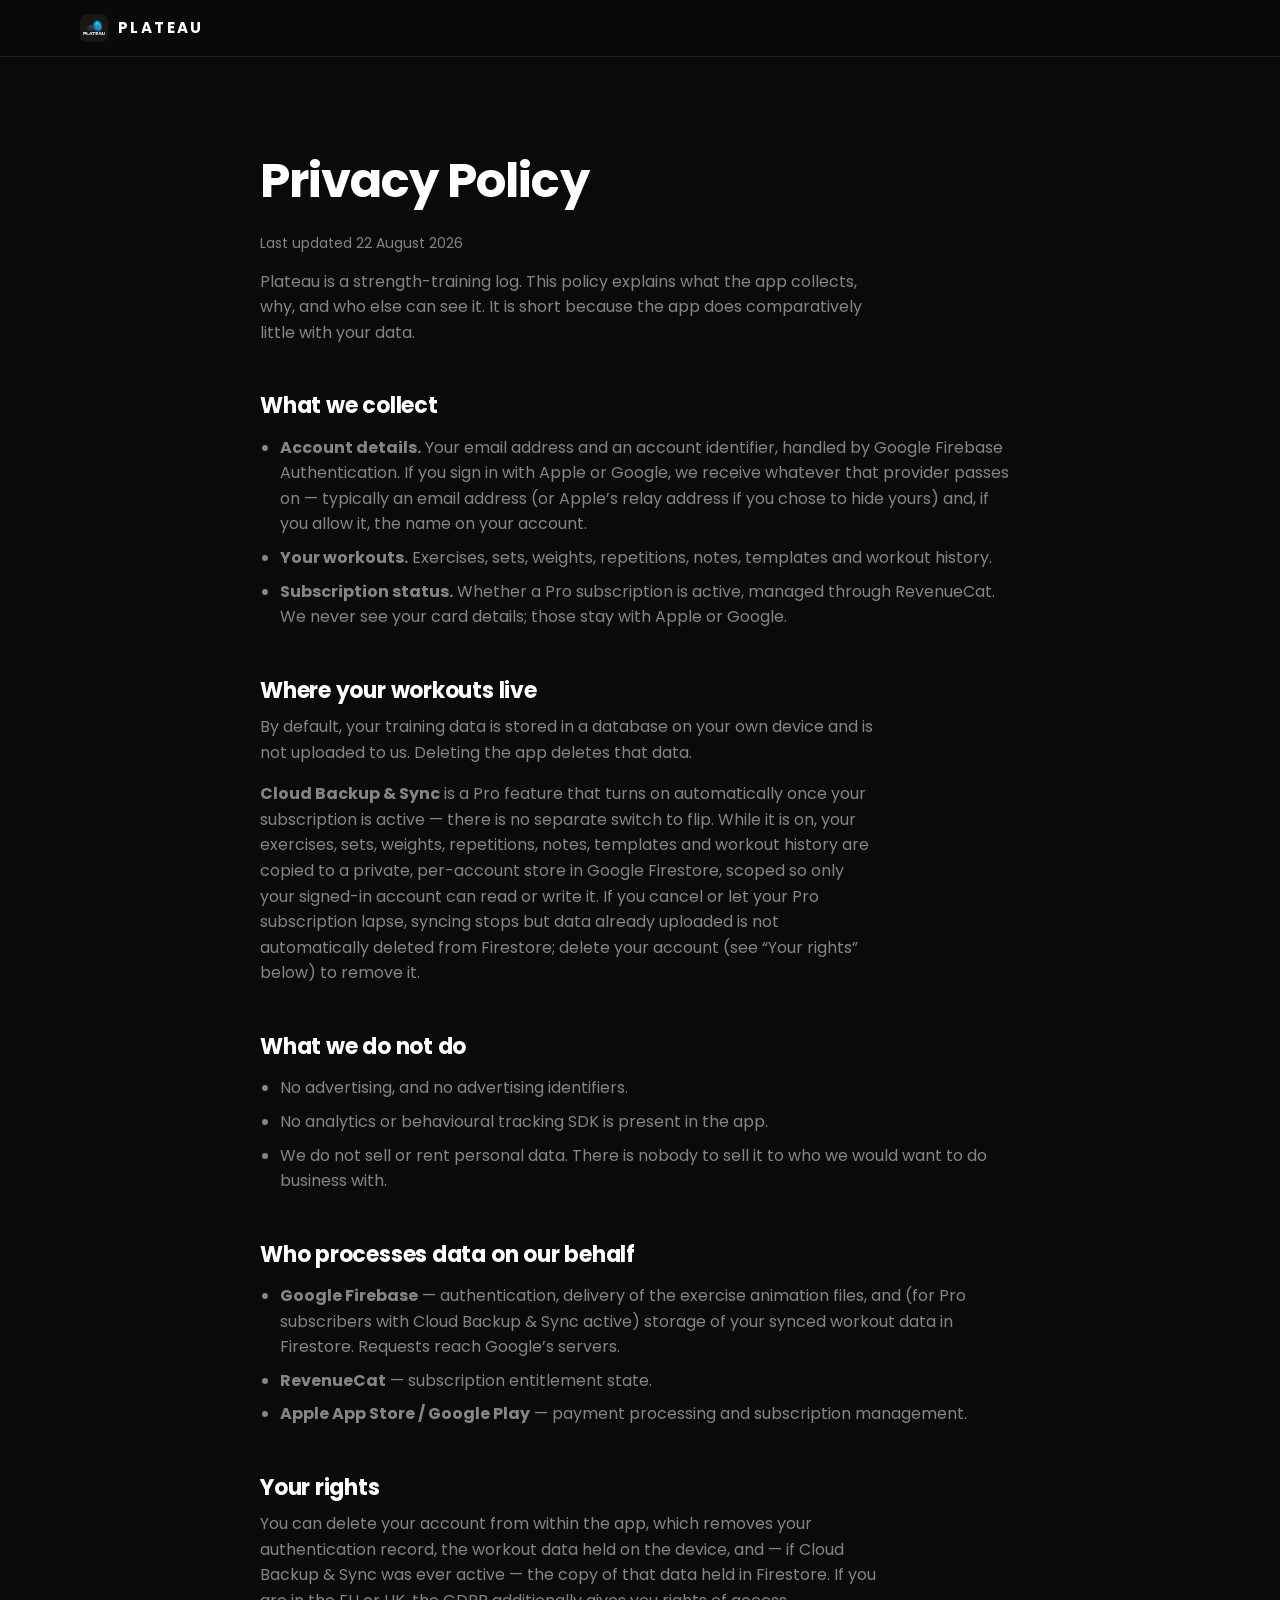
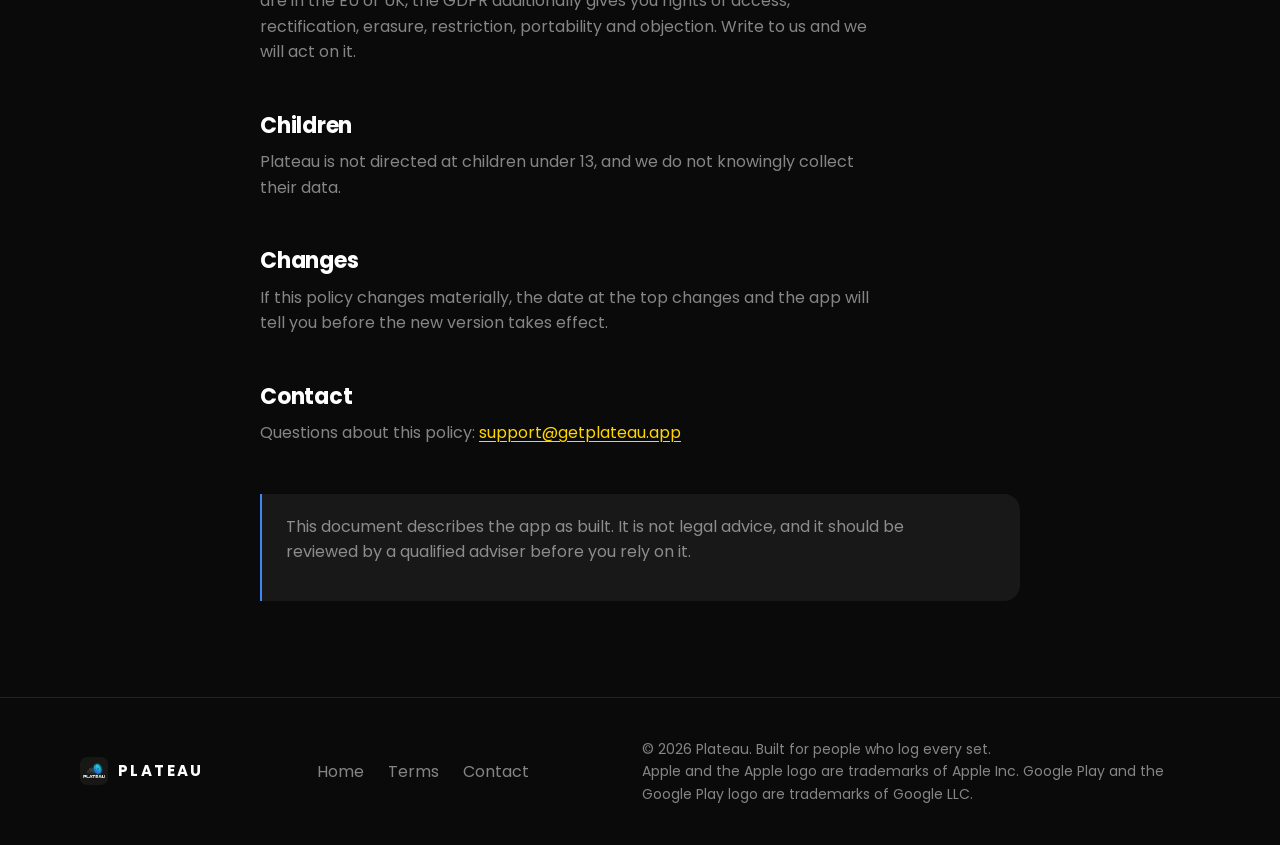
==== privacy.html @ 52ebab82 "fix: reflect live Cloud Backup & Sync behavior in privacy policy The policy described Cloud Sync as " ====
<!doctype html>
<html lang="en">
<head>
  <meta charset="utf-8">
  <meta name="viewport" content="width=device-width, initial-scale=1">
  <title>Privacy Policy — Plateau</title>
  <meta name="description" content="How the Plateau strength tracker handles your account, your workout data and your subscription. No advertising, no analytics, no sale of personal data.">
  <link rel="canonical" href="https://getplateau.app/privacy.html">
  <meta name="theme-color" content="#0A0A0A">
  <link rel="icon" href="assets/img/logo.webp" type="image/webp">
  <link rel="preload" href="assets/fonts/poppins-400.woff2" as="font" type="font/woff2" crossorigin>
  <link rel="stylesheet" href="assets/css/styles.css">
</head>
<body>
  <a class="skip-link" href="#main">Skip to content</a>

  <header class="site-header is-stuck">
    <div class="container site-header__inner">
      <a class="wordmark" href="index.html">
        <img src="assets/img/logo.webp" width="28" height="28" alt="Plateau logo">
        <span>PLATEAU</span>
      </a>
    </div>
  </header>

  <main class="legal" id="main">
    <div class="container">
      <h1>Privacy Policy</h1>
      <p class="legal__updated">Last updated 22 August 2026</p>

      <p>Plateau is a strength-training log. This policy explains what the app
        collects, why, and who else can see it. It is short because the app does
        comparatively little with your data.</p>

      <h2>What we collect</h2>
      <ul>
        <li><strong>Account details.</strong> Your email address and an account
          identifier, handled by Google Firebase Authentication. If you sign in with
          Apple or Google, we receive whatever that provider passes on — typically an
          email address (or Apple&rsquo;s relay address if you chose to hide yours) and,
          if you allow it, the name on your account.</li>
        <li><strong>Your workouts.</strong> Exercises, sets, weights, repetitions,
          notes, templates and workout history.</li>
        <li><strong>Subscription status.</strong> Whether a Pro subscription is
          active, managed through RevenueCat. We never see your card details; those
          stay with Apple or Google.</li>
      </ul>

      <h2>Where your workouts live</h2>
      <p>By default, your training data is stored in a database on your own device and
        is not uploaded to us. Deleting the app deletes that data.</p>
      <p><strong>Cloud Backup &amp; Sync</strong> is a Pro feature that turns on
        automatically once your subscription is active — there is no separate switch
        to flip. While it is on, your exercises, sets, weights, repetitions, notes,
        templates and workout history are copied to a private, per-account store in
        Google Firestore, scoped so only your signed-in account can read or write it.
        If you cancel or let your Pro subscription lapse, syncing stops but data
        already uploaded is not automatically deleted from Firestore; delete your
        account (see &ldquo;Your rights&rdquo; below) to remove it.</p>

      <h2>What we do not do</h2>
      <ul>
        <li>No advertising, and no advertising identifiers.</li>
        <li>No analytics or behavioural tracking SDK is present in the app.</li>
        <li>We do not sell or rent personal data. There is nobody to sell it to who
          we would want to do business with.</li>
      </ul>

      <h2>Who processes data on our behalf</h2>
      <ul>
        <li><strong>Google Firebase</strong> — authentication, delivery of the
          exercise animation files, and (for Pro subscribers with Cloud Backup &amp;
          Sync active) storage of your synced workout data in Firestore. Requests
          reach Google&rsquo;s servers.</li>
        <li><strong>RevenueCat</strong> — subscription entitlement state.</li>
        <li><strong>Apple App Store / Google Play</strong> — payment processing and
          subscription management.</li>
      </ul>

      <h2>Your rights</h2>
      <p>You can delete your account from within the app, which removes your
        authentication record, the workout data held on the device, and — if Cloud
        Backup &amp; Sync was ever active — the copy of that data held in Firestore.
        If you are in the EU or UK, the GDPR additionally gives you rights of access,
        rectification, erasure, restriction, portability and objection. Write to us
        and we will act on it.</p>

      <h2>Children</h2>
      <p>Plateau is not directed at children under 13, and we do not knowingly collect
        their data.</p>

      <h2>Changes</h2>
      <p>If this policy changes materially, the date at the top changes and the app
        will tell you before the new version takes effect.</p>

      <h2>Contact</h2>
      <p>Questions about this policy: <a href="mailto:support@getplateau.app">support@getplateau.app</a></p>

      <div class="legal__disclaimer">
        <p>This document describes the app as built. It is not legal advice, and it
          should be reviewed by a qualified adviser before you rely on it.</p>
      </div>
    </div>
  </main>

  <footer class="site-footer">
    <div class="container site-footer__inner">
      <a class="wordmark" href="index.html">
        <img src="assets/img/logo.webp" width="28" height="28" alt="Plateau logo">
        <span>PLATEAU</span>
      </a>
      <nav class="site-footer__links" aria-label="Footer">
        <a href="index.html">Home</a>
        <a href="terms.html">Terms</a>
        <a href="mailto:support@getplateau.app">Contact</a>
      </nav>
      <p class="site-footer__note">&copy; 2026 Plateau. Built for people who log every set.<br>
        Apple and the Apple logo are trademarks of Apple Inc. Google Play and the Google Play
        logo are trademarks of Google LLC.</p>
    </div>
  </footer>
</body>
</html>
---- assets/css/styles.css ----
/* Plateau marketing site — tokens mirror data/COLORS.js in the app repo. */

@font-face {
  font-family: 'Poppins';
  src: url('../fonts/poppins-400.woff2') format('woff2');
  font-weight: 400; font-style: normal; font-display: swap;
}
@font-face {
  font-family: 'Poppins';
  src: url('../fonts/poppins-600.woff2') format('woff2');
  font-weight: 600; font-style: normal; font-display: swap;
}
@font-face {
  font-family: 'Poppins';
  src: url('../fonts/poppins-700.woff2') format('woff2');
  font-weight: 700; font-style: normal; font-display: swap;
}

:root {
  --bg: #0A0A0A;              /* BACKGROUND_DEEP_BLACK */
  --bg-raised: #111111;       /* BACKGROUND_BLACK */
  --surface: rgba(255, 255, 255, 0.06);        /* GLASS_CARD */
  --surface-border: rgba(255, 255, 255, 0.10); /* GLASS_CARD_BORDER */
  --accent: #FFD600;          /* YELLOW_TXT — the app's interactive highlight */
  --glow: #4285f4;            /* MAIN_BLUE — decoration only, never body text */
  --affirm: #2FB163;          /* GREEN_TXT */
  --text: #FFFFFF;
  --text-dim: rgba(255, 255, 255, 0.5);        /* WHITE_50_TXT */
  --radius: 16px;
  --section-y: clamp(64px, 10vw, 128px);
  --measure: 62ch;
}

*, *::before, *::after { box-sizing: border-box; }

html { scroll-behavior: smooth; }

body {
  margin: 0;
  background: var(--bg);
  color: var(--text);
  font-family: 'Poppins', system-ui, -apple-system, sans-serif;
  font-weight: 400;
  line-height: 1.6;
  -webkit-font-smoothing: antialiased;
}

h1, h2, h3 { line-height: 1.15; margin: 0 0 0.5em; font-weight: 700; }
h1 { font-size: clamp(2.5rem, 7vw, 4.5rem); letter-spacing: -0.02em; }
h2 { font-size: clamp(1.75rem, 4vw, 2.75rem); letter-spacing: -0.01em; }
h3 { font-size: 1.125rem; font-weight: 600; }
p  { margin: 0 0 1em; max-width: var(--measure); }

a { color: var(--accent); text-decoration-thickness: 1px; text-underline-offset: 3px; }

img { max-width: 100%; height: auto; display: block; }

:focus-visible {
  outline: 2px solid var(--accent);
  outline-offset: 3px;
  border-radius: 4px;
}

.container {
  width: min(100% - 40px, 1120px);
  margin-inline: auto;
}

.section { padding-block: var(--section-y); }
.section--raised { background: var(--bg-raised); }

.eyebrow {
  font-size: 0.75rem;
  font-weight: 600;
  letter-spacing: 0.18em;
  text-transform: uppercase;
  color: var(--text-dim);
  margin-bottom: 12px;
}

.lede { font-size: clamp(1.0625rem, 2vw, 1.25rem); color: var(--text-dim); }

.card {
  background: var(--surface);
  border: 1px solid var(--surface-border);
  border-radius: var(--radius);
  padding: 24px;
}

.btn {
  display: inline-flex;
  align-items: center;
  justify-content: center;
  gap: 8px;
  padding: 14px 28px;
  border-radius: 999px;
  font-weight: 600;
  font-size: 1rem;
  text-decoration: none;
  border: 1px solid transparent;
  transition: transform 0.15s ease, background-color 0.15s ease;
}
.btn:hover { transform: translateY(-1px); }
.btn--primary { background: var(--accent); color: #000; }
.btn--ghost { background: transparent; color: var(--text); border-color: var(--surface-border); }

/* Scroll reveal — neutralised entirely under reduced motion. */
.reveal {
  opacity: 0;
  transform: translateY(12px);
  transition: opacity 0.5s ease, transform 0.5s ease;
}
.reveal.is-visible { opacity: 1; transform: none; }

.skip-link {
  position: absolute;
  left: -9999px;
  top: 8px;
  padding: 10px 16px;
  background: var(--accent);
  color: #000;
  border-radius: 8px;
  z-index: 100;
}
.skip-link:focus { left: 16px; }

.site-header {
  position: sticky;
  top: 0;
  z-index: 50;
  transition: background-color 0.2s ease, border-color 0.2s ease;
  border-bottom: 1px solid transparent;
}
.site-header.is-stuck {
  background: rgba(10, 10, 10, 0.85);
  -webkit-backdrop-filter: blur(12px);
  backdrop-filter: blur(12px);
  border-bottom-color: var(--surface-border);
}
.site-header__inner {
  display: flex;
  align-items: center;
  justify-content: space-between;
  gap: 16px;
  padding-block: 14px;
}
.site-header .btn--sm { padding: 9px 18px; font-size: 0.875rem; }

.wordmark {
  display: inline-flex;
  align-items: center;
  gap: 10px;
  color: var(--text);
  text-decoration: none;
  font-weight: 700;
  letter-spacing: 0.16em;
  font-size: 0.9375rem;
}
.wordmark img { border-radius: 7px; }

.hero {
  position: relative;
  padding-block: clamp(48px, 8vw, 96px) var(--section-y);
  overflow: hidden;
}
/* Ambient blue wash lifted from the logo's glowing plate. */
.hero::before {
  content: '';
  position: absolute;
  inset: -20% 30% auto -10%;
  height: 620px;
  background: radial-gradient(closest-side, rgba(66, 133, 244, 0.16), transparent);
  pointer-events: none;
}
.hero__inner {
  position: relative;
  display: grid;
  gap: clamp(32px, 6vw, 72px);
  align-items: center;
  grid-template-columns: 1fr;
}
.hero__actions { display: flex; flex-wrap: wrap; gap: 12px; margin-block: 28px 20px; }
.hero__note { color: var(--text-dim); font-size: 0.9375rem; margin: 0; }
.hero__shot { justify-self: center; }

/* Phone frame drawn in CSS — sharp at any density, no device art licensing. */
.phone {
  position: relative;
  width: min(300px, 78vw);
  padding: 10px;
  border-radius: 44px;
  background: #1a1a1a;
  border: 1px solid rgba(255, 255, 255, 0.14);
  box-shadow: 0 30px 80px rgba(0, 0, 0, 0.6), 0 0 0 1px rgba(0, 0, 0, 0.6) inset;
}
.phone::after {
  content: '';
  position: absolute;
  top: 22px; left: 50%;
  width: 84px; height: 24px;
  transform: translateX(-50%);
  background: #000;
  border-radius: 999px;
  z-index: 2;
}
.phone img { border-radius: 34px; display: block; }

@media (min-width: 900px) {
  .hero__inner { grid-template-columns: 1.05fr 0.95fr; }
  .hero__shot { justify-self: end; }
}

.proof { padding-block: clamp(32px, 5vw, 48px); }
.proof-bar {
  display: grid;
  grid-template-columns: repeat(2, 1fr);
  gap: 16px 24px;
  margin: 0;
  padding: 24px;
  list-style: none;
  background: var(--surface);
  border: 1px solid var(--surface-border);
  border-radius: var(--radius);
  color: var(--text-dim);
  font-size: 0.9375rem;
  text-align: center;
}
.proof-bar strong { display: block; color: var(--text); font-size: 1.25rem; font-weight: 700; }

.feature__inner {
  display: grid;
  gap: clamp(32px, 6vw, 72px);
  align-items: center;
  grid-template-columns: 1fr;
}
.feature__media { justify-self: center; }

.feature__points { list-style: none; margin: 0; padding: 0; display: grid; gap: 12px; }
.feature__points li {
  position: relative;
  padding-left: 30px;
  color: var(--text-dim);
  max-width: var(--measure);
}
.feature__points li::before {
  content: '';
  position: absolute;
  left: 0; top: 0.55em;
  width: 16px; height: 9px;
  border-left: 2px solid var(--affirm);
  border-bottom: 2px solid var(--affirm);
  transform: rotate(-45deg);
}

@media (min-width: 900px) {
  .proof-bar { grid-template-columns: repeat(4, 1fr); }
  .feature__inner { grid-template-columns: 1fr 1fr; }
  .feature--reverse .feature__media { order: -1; justify-self: start; }
}

.plans {
  display: grid;
  gap: 20px;
  grid-template-columns: 1fr;
  margin-top: 40px;
}
.plan { position: relative; }
.plan--pro { border-color: rgba(66, 133, 244, 0.45); box-shadow: 0 0 60px rgba(66, 133, 244, 0.10); }
.plan__tagline { color: var(--text-dim); font-size: 0.9375rem; }
.plan__group {
  margin: 24px 0 10px;
  font-size: 0.75rem;
  font-weight: 600;
  letter-spacing: 0.14em;
  text-transform: uppercase;
  color: var(--text-dim);
}
.plan__list { list-style: none; margin: 0; padding: 0; display: grid; gap: 10px; }
.plan__list li {
  position: relative;
  padding-left: 28px;
  color: var(--text-dim);
  font-size: 0.9375rem;
}
.plan__list li strong { color: var(--text); font-weight: 600; }
.plan__list li::before {
  content: '';
  position: absolute;
  left: 2px; top: 0.5em;
  width: 14px; height: 8px;
  border-left: 2px solid var(--affirm);
  border-bottom: 2px solid var(--affirm);
  transform: rotate(-45deg);
}
/* Unshipped features read as pending, not delivered. */
.plan__list--muted li::before {
  border-color: var(--text-dim);
  border-bottom: none;
  border-left: none;
  width: 8px; height: 8px;
  border-radius: 50%;
  box-shadow: inset 0 0 0 2px var(--text-dim);
  transform: none;
  top: 0.55em;
}
.badge {
  position: absolute;
  top: -11px; right: 20px;
  padding: 3px 12px;
  border-radius: 999px;
  background: var(--glow);
  color: #0A0A0A;
  font-size: 0.6875rem;
  font-weight: 600;
  letter-spacing: 0.1em;
  text-transform: uppercase;
}

@media (min-width: 860px) {
  .plans { grid-template-columns: 1fr 1fr; align-items: start; }
}

.prices {
  display: grid;
  gap: 20px;
  grid-template-columns: 1fr;
  margin-top: 40px;
  max-width: 720px;
}
.price { position: relative; }
.price--featured { border-color: var(--accent); }
.price__amount {
  margin: 12px 0 4px;
  font-size: 2.25rem;
  font-weight: 700;
  line-height: 1;
}
.price__amount span { font-size: 1rem; font-weight: 400; color: var(--text-dim); }
.price__note { color: var(--text-dim); font-size: 0.875rem; margin: 0; }
.price--featured .badge { background: var(--accent); color: #000; }

@media (min-width: 640px) {
  .prices { grid-template-columns: 1fr 1fr; }
}

.faq { max-width: 780px; margin-top: 32px; display: grid; gap: 10px; }
.faq details {
  background: var(--surface);
  border: 1px solid var(--surface-border);
  border-radius: 12px;
  padding: 4px 20px;
}
.faq summary {
  cursor: pointer;
  padding: 16px 0;
  font-weight: 600;
  list-style: none;
  display: flex;
  justify-content: space-between;
  gap: 16px;
  align-items: center;
}
.faq summary::-webkit-details-marker { display: none; }
.faq summary::after {
  content: '+';
  color: var(--accent);
  font-size: 1.25rem;
  line-height: 1;
  flex: none;
}
.faq details[open] summary::after { content: '\2212'; }
.faq p { color: var(--text-dim); margin: 0 0 16px; }

.site-footer { border-top: 1px solid var(--surface-border); padding-block: 40px; }
.site-footer__inner { display: grid; gap: 20px; }
.site-footer__links { display: flex; flex-wrap: wrap; gap: 24px; }
.site-footer__links a { color: var(--text-dim); text-decoration: none; }
.site-footer__links a:hover { color: var(--text); text-decoration: underline; }
.site-footer__note { color: var(--text-dim); font-size: 0.875rem; margin: 0; }

@media (min-width: 760px) {
  .site-footer__inner {
    grid-template-columns: auto 1fr auto;
    align-items: center;
  }
  .site-footer__links { justify-content: center; }
}

.legal { padding-block: clamp(48px, 8vw, 96px); }
.legal .container { max-width: 760px; }
.legal h1 { font-size: clamp(2rem, 5vw, 3rem); }
.legal h2 { font-size: 1.375rem; margin-top: 48px; }
.legal p, .legal li { color: var(--text-dim); }
.legal ul { padding-left: 20px; display: grid; gap: 8px; }
.legal__updated { color: var(--text-dim); font-size: 0.875rem; }
.legal__disclaimer {
  margin-top: 48px;
  padding: 20px 24px;
  border-left: 2px solid var(--glow);
  background: var(--surface);
  border-radius: 0 var(--radius) var(--radius) 0;
}

/* Official store artwork. Google ships its badge with ~1/4-height transparent
   padding baked into the canvas and Apple does not, so pairing the files
   as-downloaded left the row lopsided: a 22px optical gap against a 12px rule,
   and Apple flush to the container while Google sat inset. The Google PNG is
   therefore cropped to its own content box — the trademark itself untouched —
   and the clear space both vendors require is supplied here in CSS instead.
   That keeps the two badges the same height and both flush to the text above. */
.store-badges {
  display: flex;
  flex-wrap: wrap;
  align-items: center;
  gap: 16px;                /* > 1/4 badge height, Google's stated minimum */
  margin-block: 28px 20px;
}
.store-badges a {
  display: inline-flex;
  border-radius: 8px;
}
.store-badges img { display: block; height: 40px; width: auto; }

@media (max-width: 400px) {
  .store-badges { gap: 14px; }
  .store-badges img { height: 36px; }
}

.download { text-align: center; }
.download .store-badges { justify-content: center; }
.download p { margin-inline: auto; }

/* Must stay last: overrides motion declared anywhere above it by source
   order, not specificity, so nothing appended after this block can escape it. */
@media (prefers-reduced-motion: reduce) {
  html { scroll-behavior: auto; }
  .reveal { opacity: 1; transform: none; transition: none; }
  .btn:hover { transform: none; }
  .site-header { transition: none; }
}
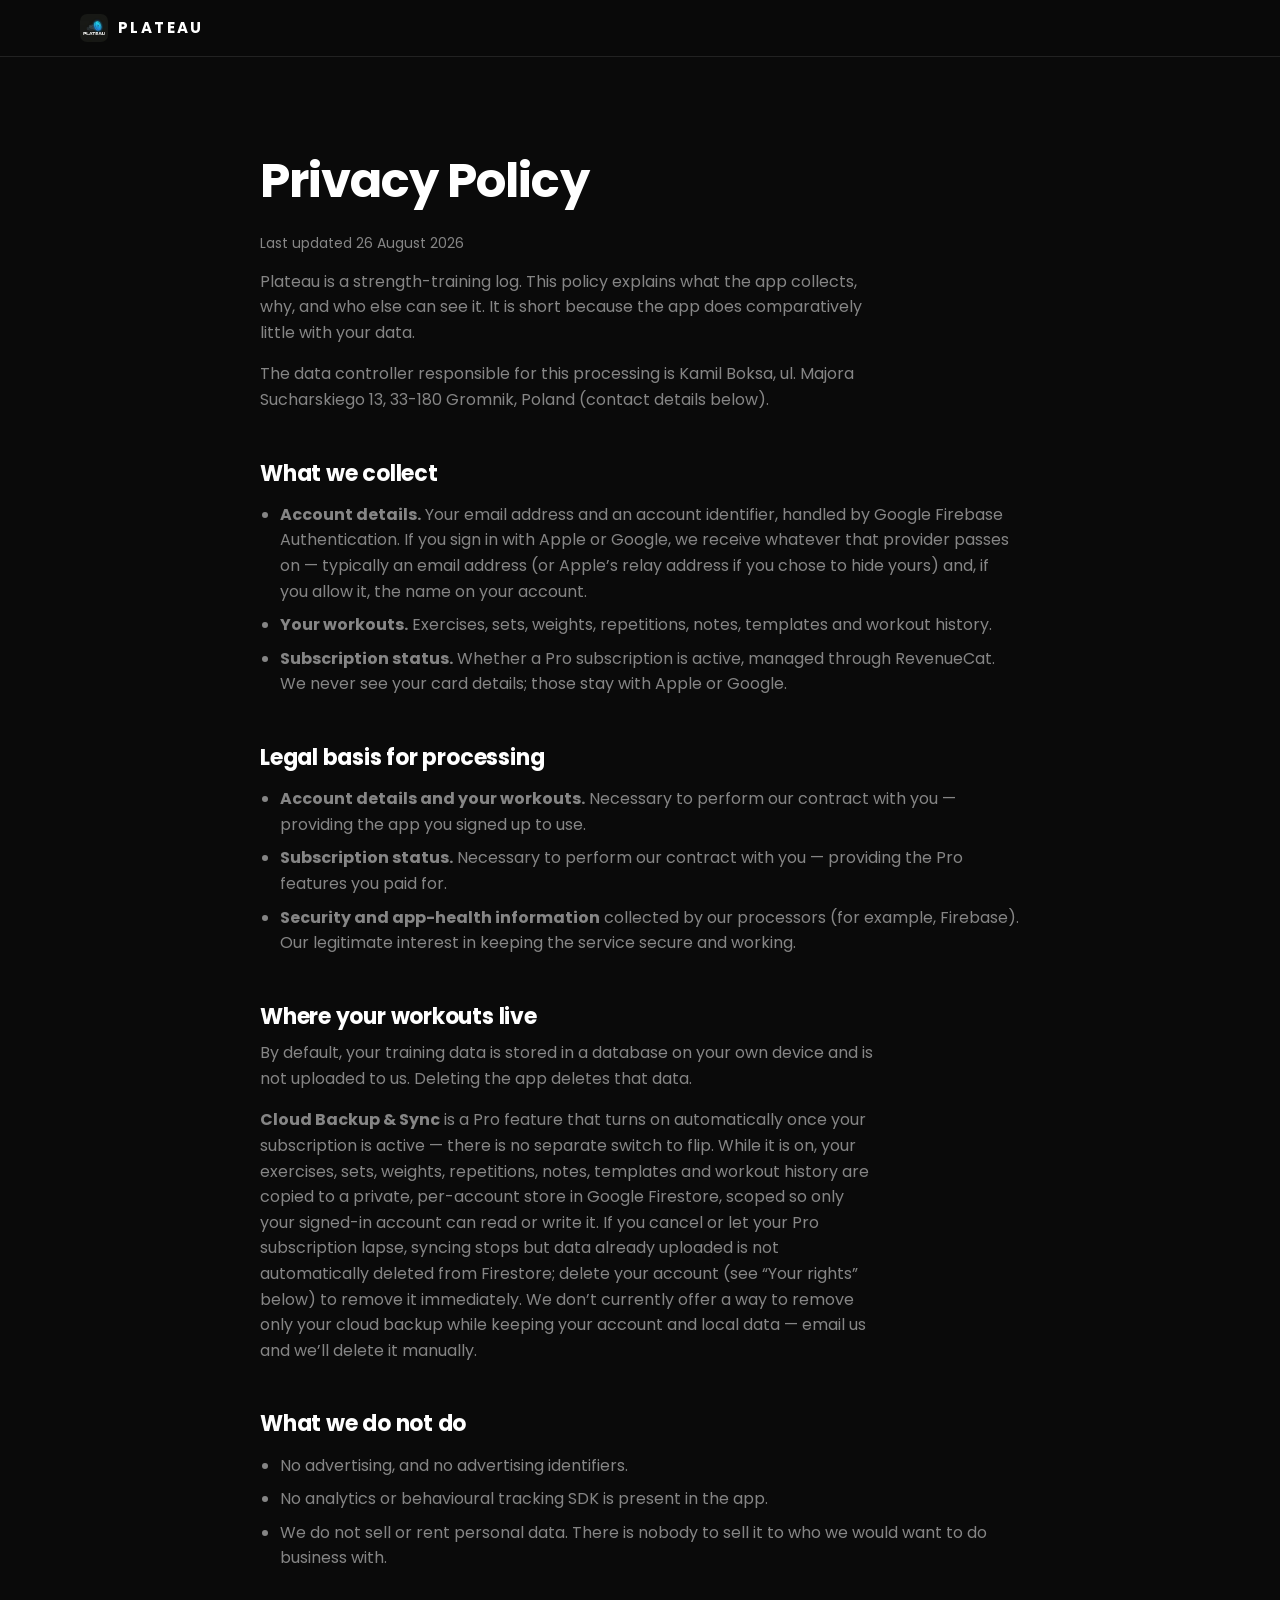
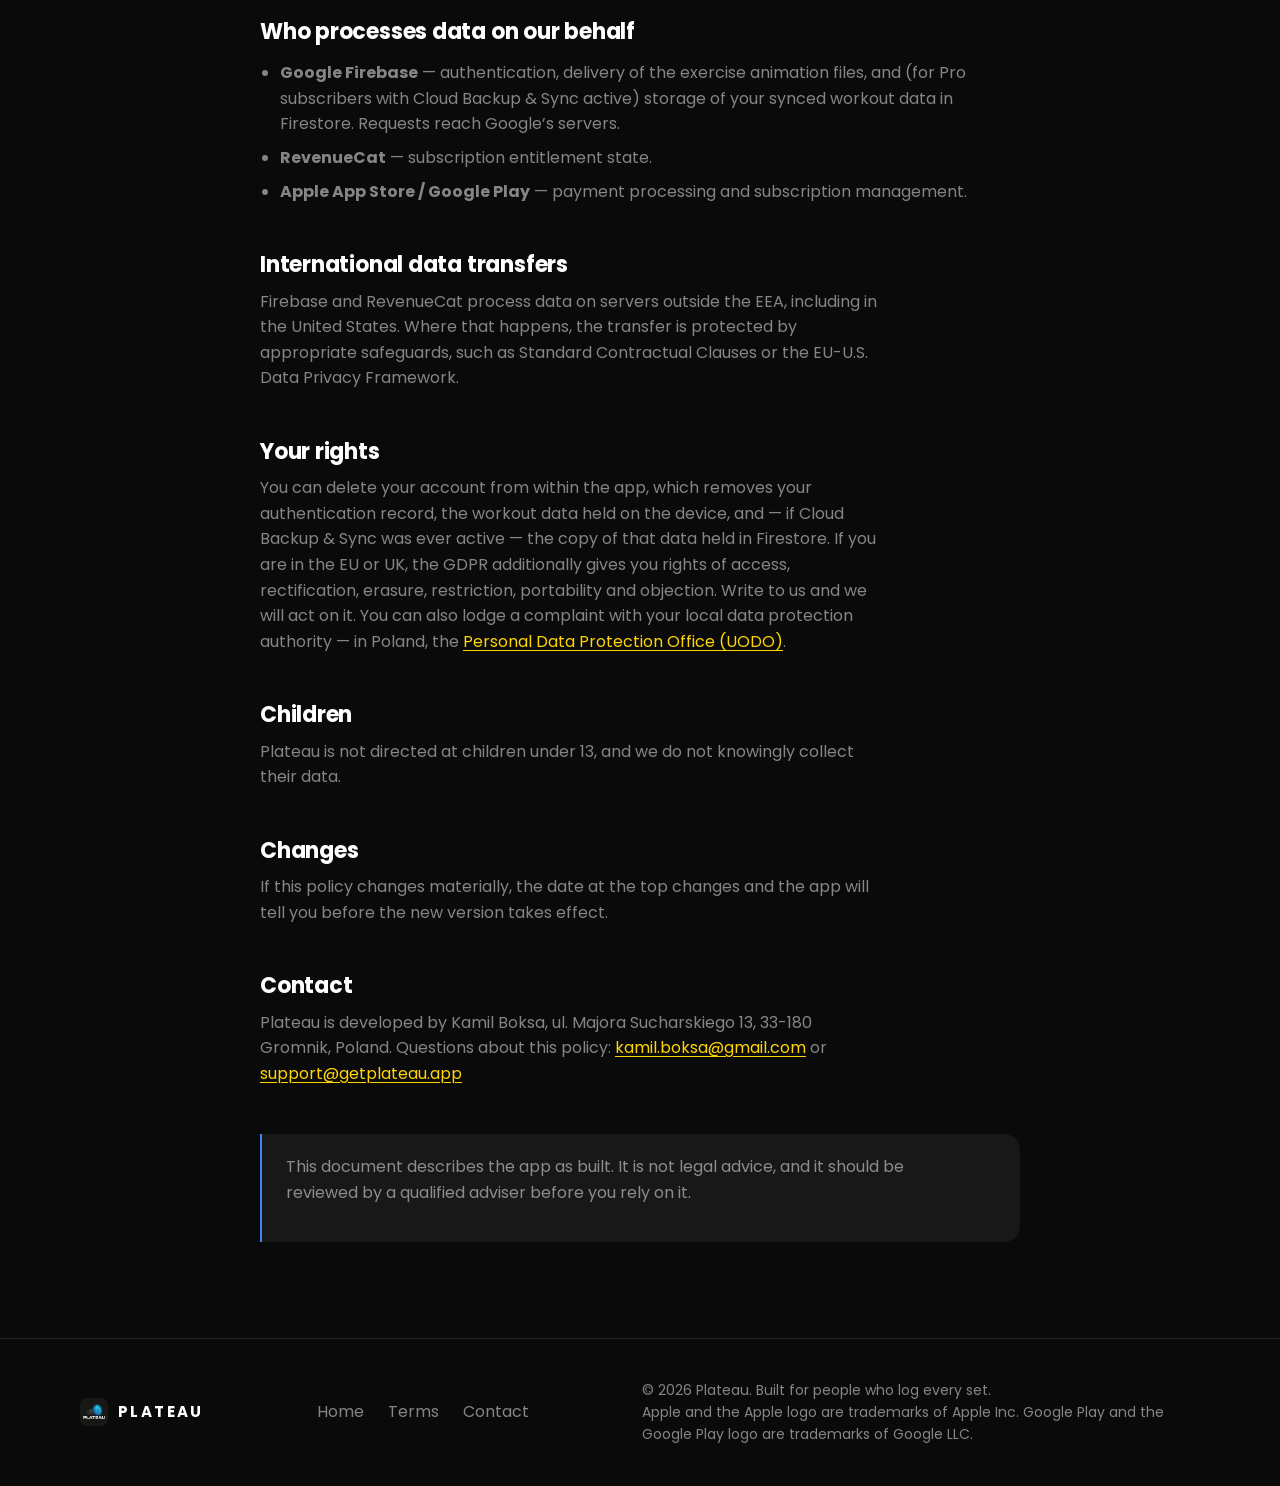
==== commit a0c008c7: "Add GDPR controller identity, legal basis, transfers, and UODO rights Lawyer review flagged missing " ====
--- a/privacy.html
+++ b/privacy.html
@@ -26,11 +26,14 @@
   <main class="legal" id="main">
     <div class="container">
       <h1>Privacy Policy</h1>
-      <p class="legal__updated">Last updated 22 August 2026</p>
+      <p class="legal__updated">Last updated 26 August 2026</p>
 
       <p>Plateau is a strength-training log. This policy explains what the app
         collects, why, and who else can see it. It is short because the app does
         comparatively little with your data.</p>
+
+      <p>The data controller responsible for this processing is Kamil Boksa, ul.
+        Majora Sucharskiego 13, 33-180 Gromnik, Poland (contact details below).</p>
 
       <h2>What we collect</h2>
       <ul>
@@ -46,6 +49,17 @@
           stay with Apple or Google.</li>
       </ul>
 
+      <h2>Legal basis for processing</h2>
+      <ul>
+        <li><strong>Account details and your workouts.</strong> Necessary to perform
+          our contract with you — providing the app you signed up to use.</li>
+        <li><strong>Subscription status.</strong> Necessary to perform our contract
+          with you — providing the Pro features you paid for.</li>
+        <li><strong>Security and app-health information</strong> collected by our
+          processors (for example, Firebase). Our legitimate interest in keeping the
+          service secure and working.</li>
+      </ul>
+
       <h2>Where your workouts live</h2>
       <p>By default, your training data is stored in a database on your own device and
         is not uploaded to us. Deleting the app deletes that data.</p>
@@ -56,7 +70,10 @@
         Google Firestore, scoped so only your signed-in account can read or write it.
         If you cancel or let your Pro subscription lapse, syncing stops but data
         already uploaded is not automatically deleted from Firestore; delete your
-        account (see &ldquo;Your rights&rdquo; below) to remove it.</p>
+        account (see &ldquo;Your rights&rdquo; below) to remove it immediately. We
+        don&rsquo;t currently offer a way to remove only your cloud backup while
+        keeping your account and local data — email us and we&rsquo;ll delete it
+        manually.</p>
 
       <h2>What we do not do</h2>
       <ul>
@@ -77,13 +94,21 @@
           subscription management.</li>
       </ul>
 
+      <h2>International data transfers</h2>
+      <p>Firebase and RevenueCat process data on servers outside the EEA, including
+        in the United States. Where that happens, the transfer is protected by
+        appropriate safeguards, such as Standard Contractual Clauses or the
+        EU-U.S. Data Privacy Framework.</p>
+
       <h2>Your rights</h2>
       <p>You can delete your account from within the app, which removes your
         authentication record, the workout data held on the device, and — if Cloud
         Backup &amp; Sync was ever active — the copy of that data held in Firestore.
         If you are in the EU or UK, the GDPR additionally gives you rights of access,
         rectification, erasure, restriction, portability and objection. Write to us
-        and we will act on it.</p>
+        and we will act on it. You can also lodge a complaint with your local data
+        protection authority — in Poland, the
+        <a href="https://uodo.gov.pl">Personal Data Protection Office (UODO)</a>.</p>
 
       <h2>Children</h2>
       <p>Plateau is not directed at children under 13, and we do not knowingly collect
@@ -94,7 +119,10 @@
         will tell you before the new version takes effect.</p>
 
       <h2>Contact</h2>
-      <p>Questions about this policy: <a href="mailto:support@getplateau.app">support@getplateau.app</a></p>
+      <p>Plateau is developed by Kamil Boksa, ul. Majora Sucharskiego 13, 33-180
+        Gromnik, Poland. Questions about this policy:
+        <a href="mailto:kamil.boksa@gmail.com">kamil.boksa@gmail.com</a> or
+        <a href="mailto:support@getplateau.app">support@getplateau.app</a></p>
 
       <div class="legal__disclaimer">
         <p>This document describes the app as built. It is not legal advice, and it
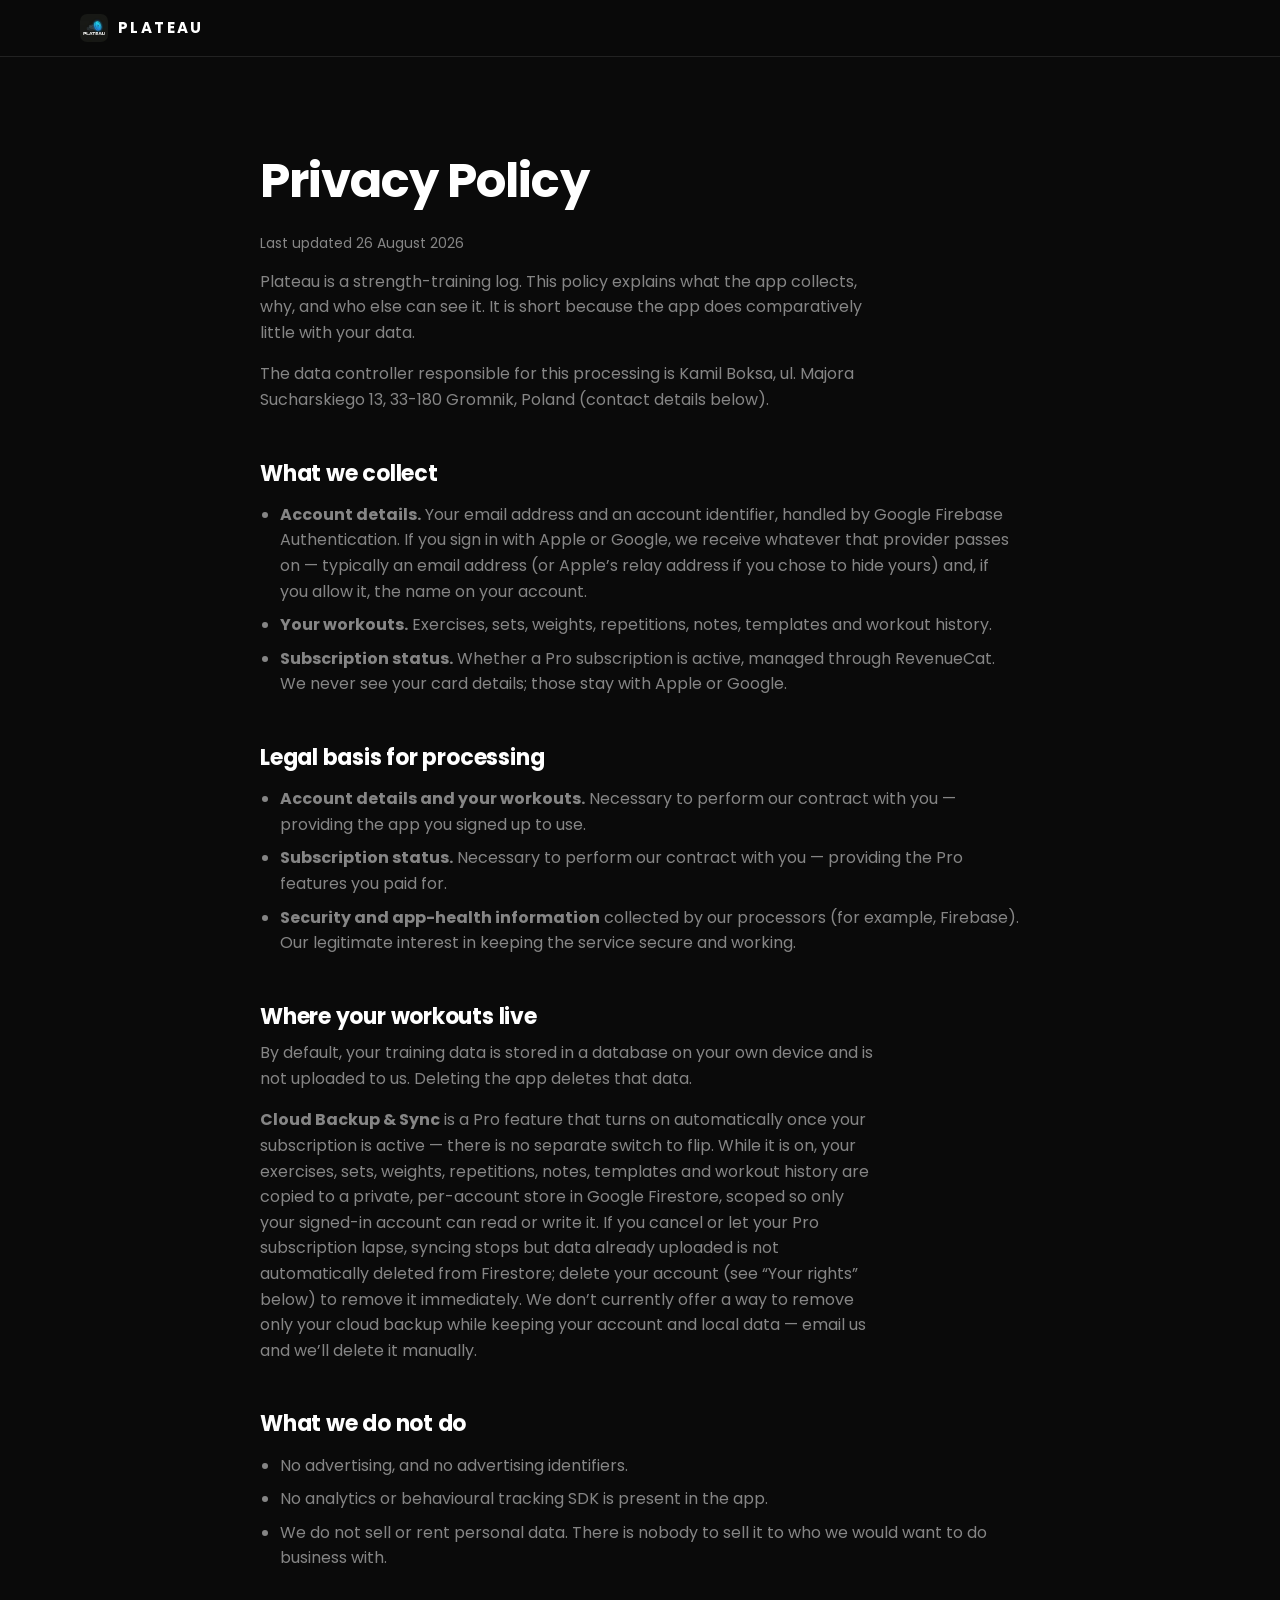
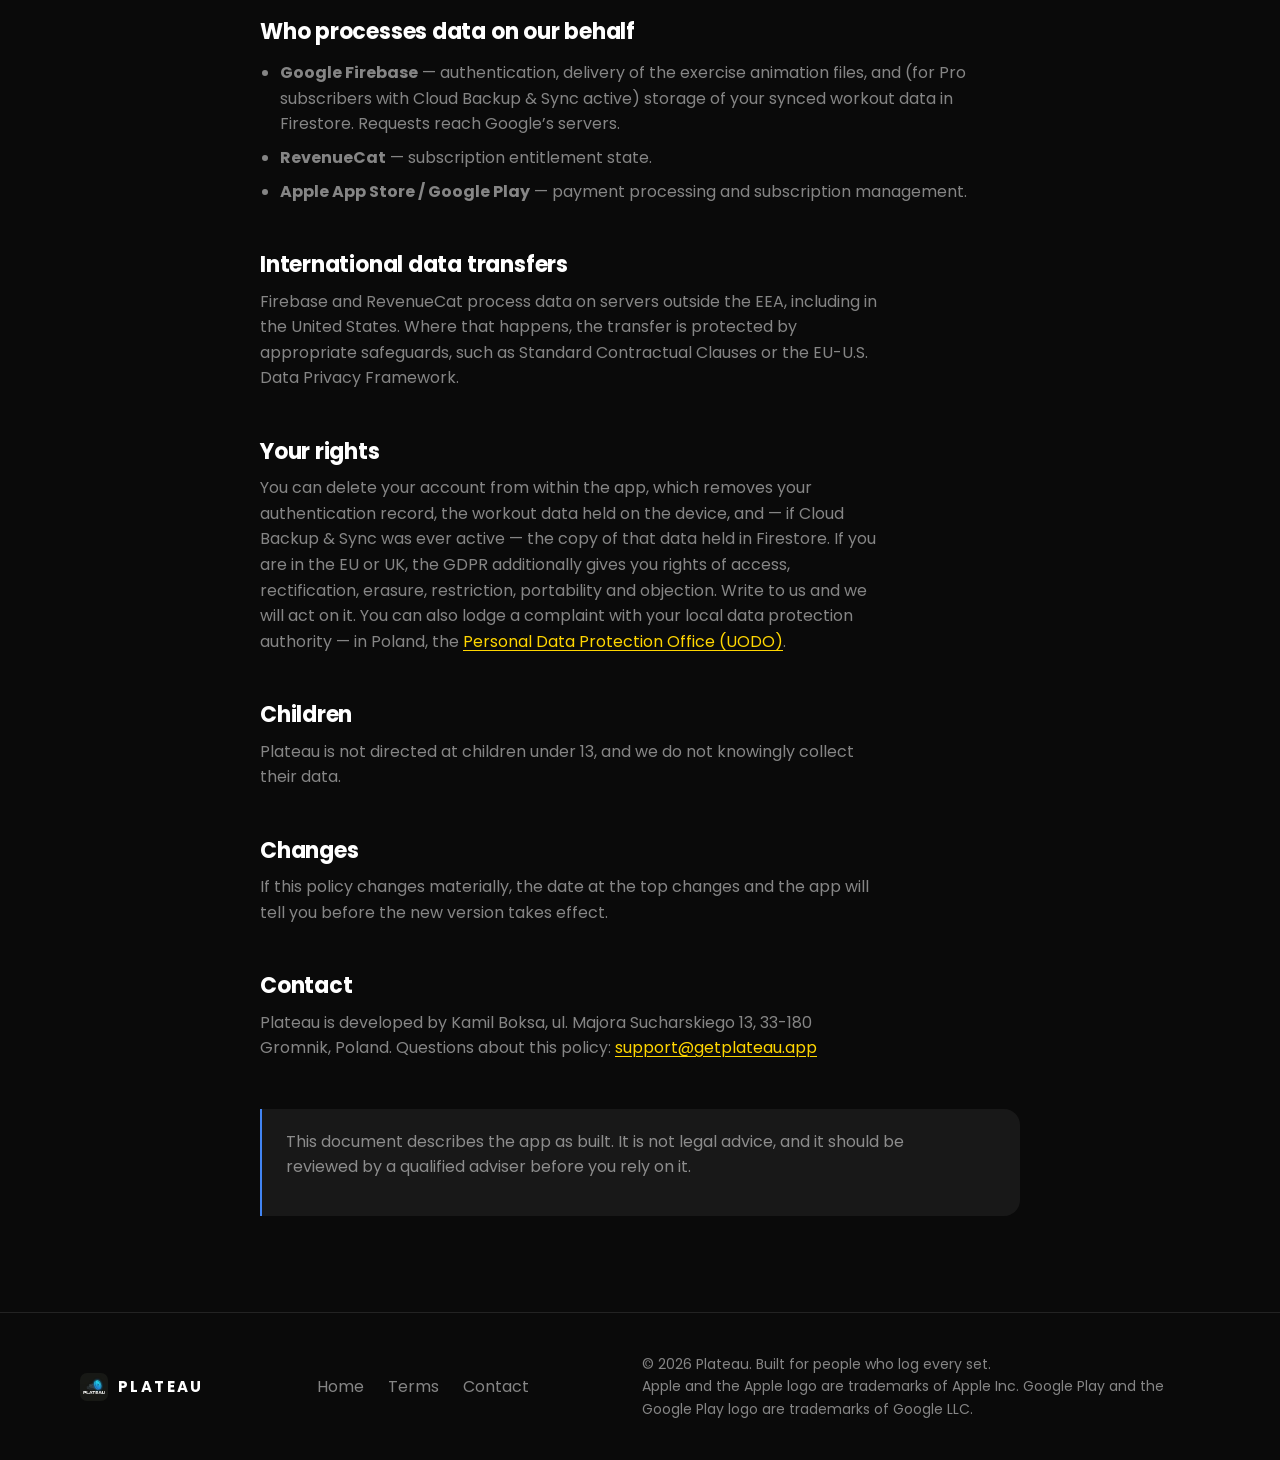
==== commit a0c62f04: "Drop personal email from Contact sections, keep support address only Name/address satisfy the contro" ====
--- a/privacy.html
+++ b/privacy.html
@@ -121,7 +121,6 @@
       <h2>Contact</h2>
       <p>Plateau is developed by Kamil Boksa, ul. Majora Sucharskiego 13, 33-180
         Gromnik, Poland. Questions about this policy:
-        <a href="mailto:kamil.boksa@gmail.com">kamil.boksa@gmail.com</a> or
         <a href="mailto:support@getplateau.app">support@getplateau.app</a></p>
 
       <div class="legal__disclaimer">
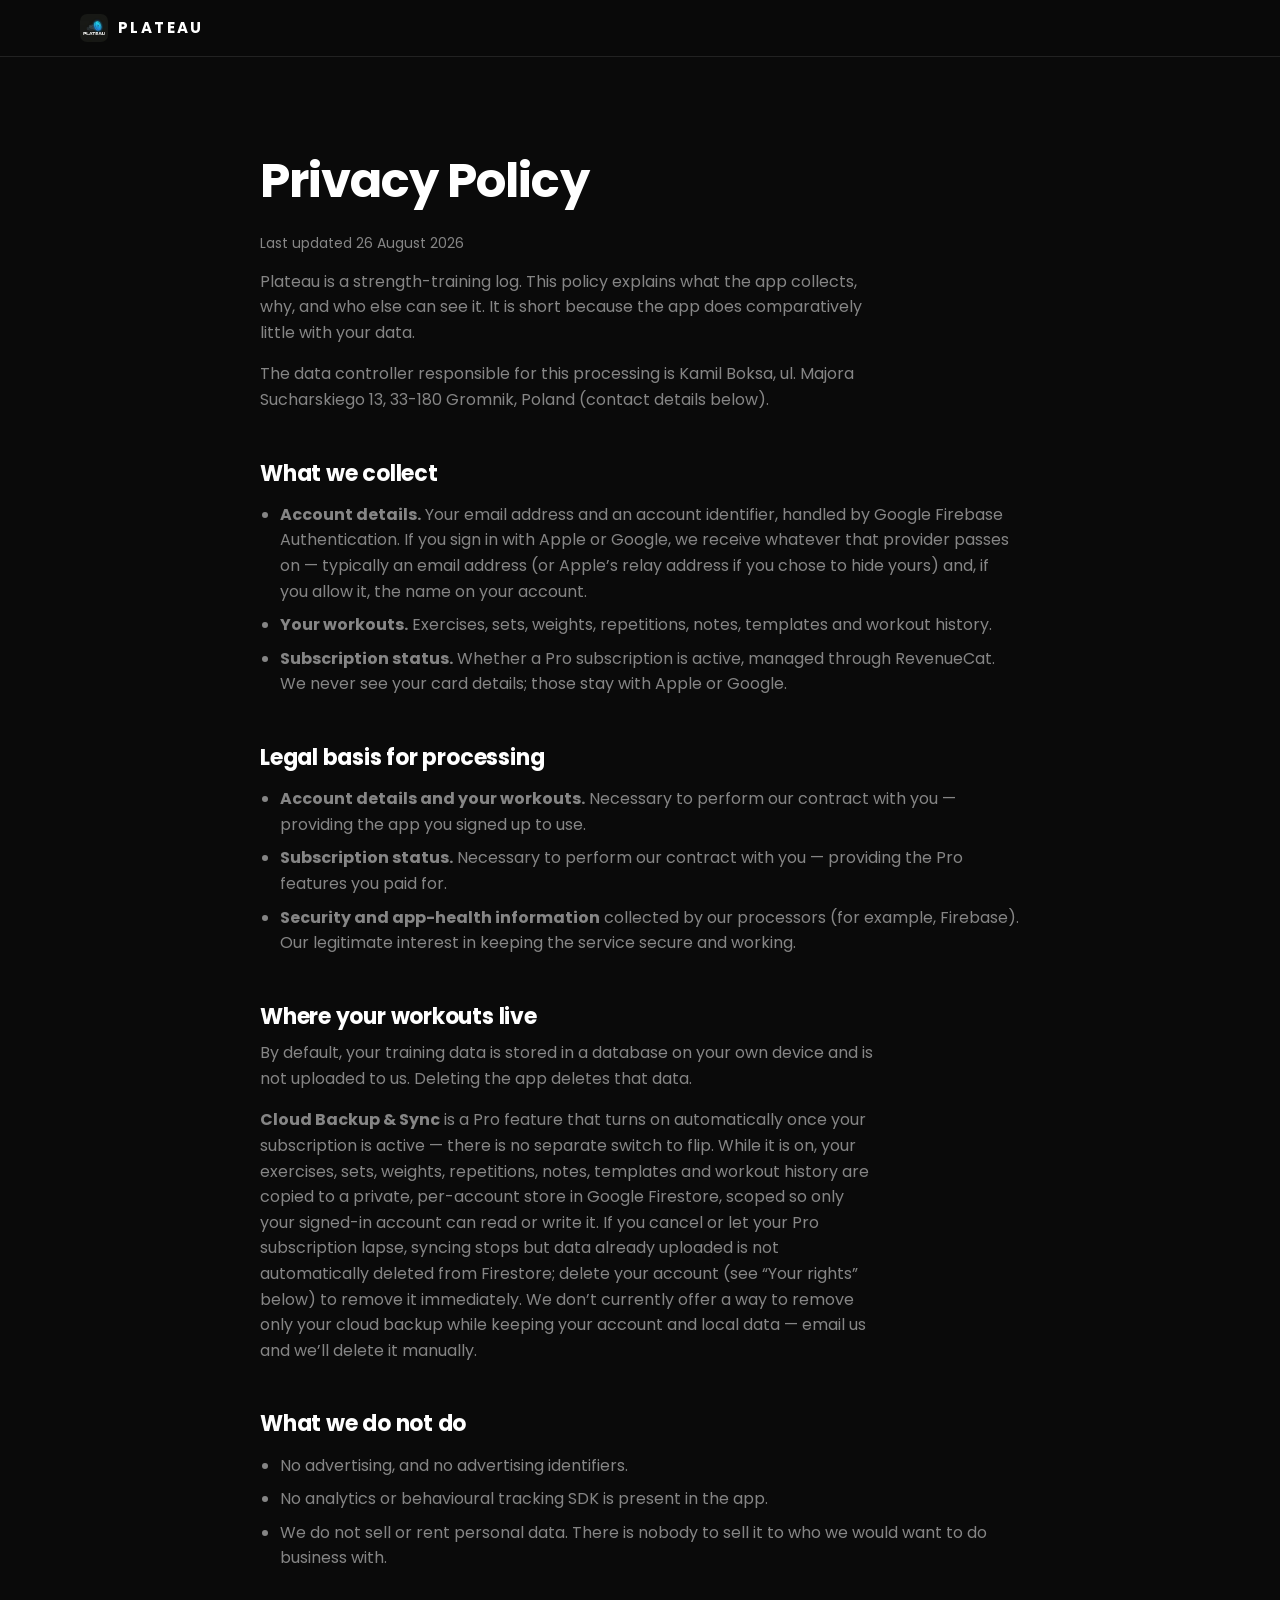
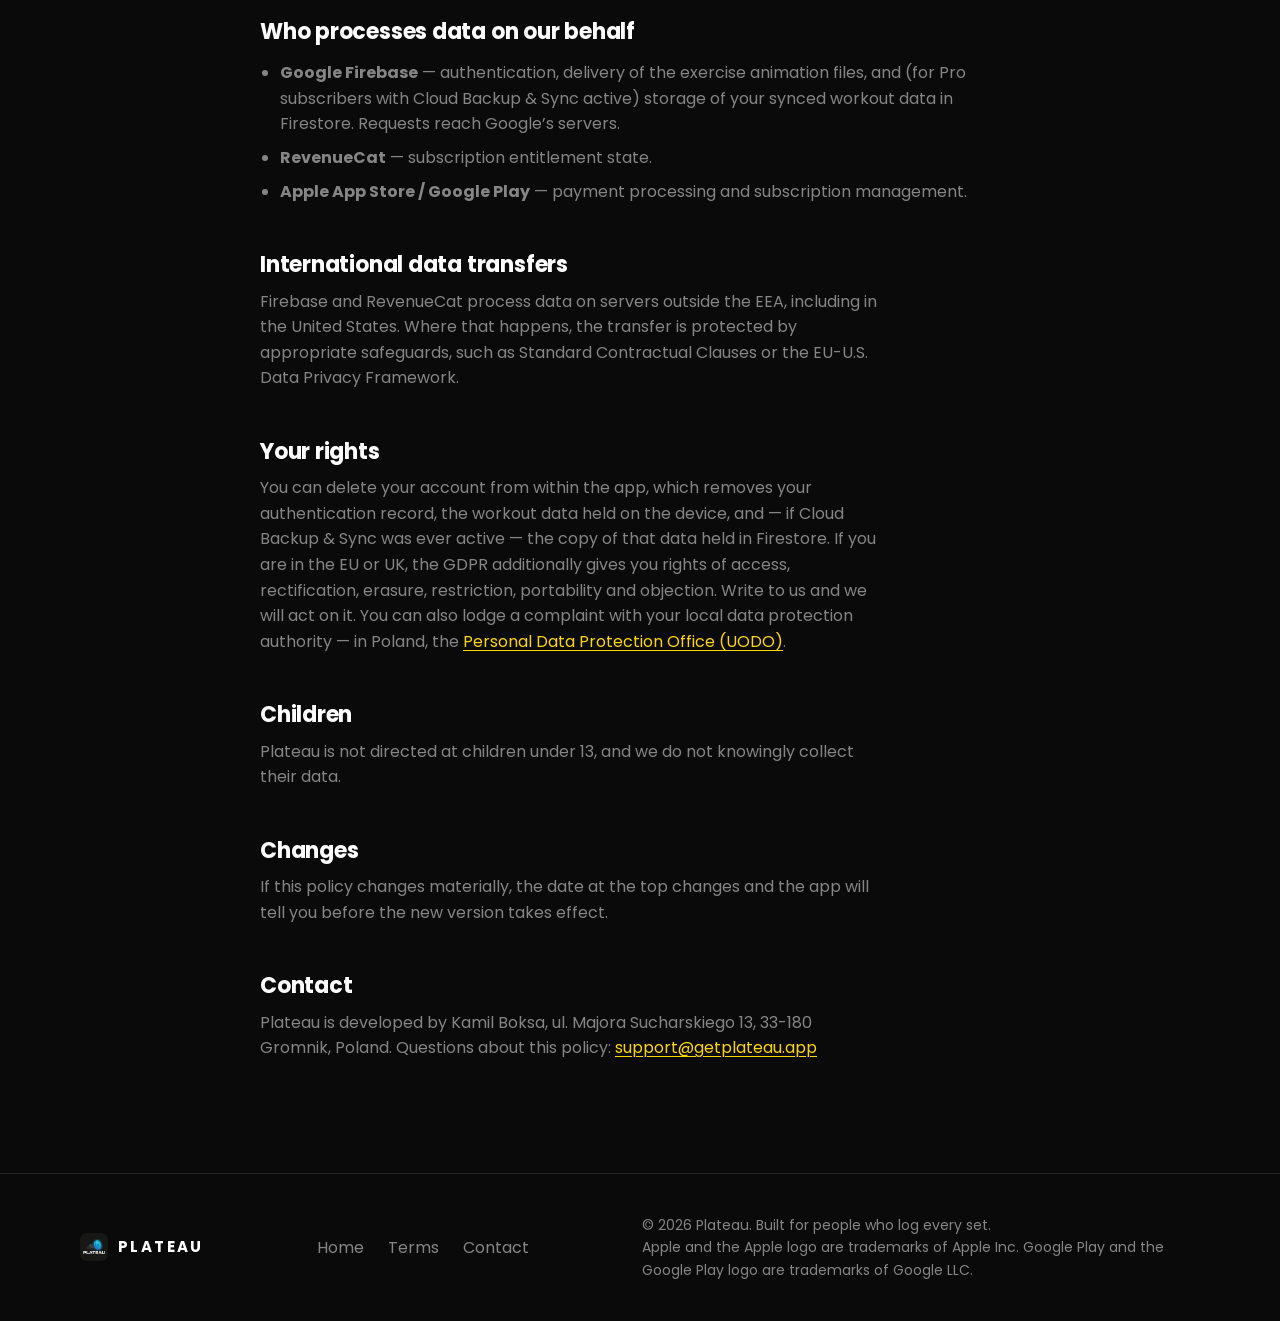
==== commit 9d68018e: "Update privacy & terms" ====
--- a/privacy.html
+++ b/privacy.html
@@ -1,16 +1,19 @@
 <!doctype html>
 <html lang="en">
+
 <head>
   <meta charset="utf-8">
   <meta name="viewport" content="width=device-width, initial-scale=1">
   <title>Privacy Policy — Plateau</title>
-  <meta name="description" content="How the Plateau strength tracker handles your account, your workout data and your subscription. No advertising, no analytics, no sale of personal data.">
+  <meta name="description"
+    content="How the Plateau strength tracker handles your account, your workout data and your subscription. No advertising, no analytics, no sale of personal data.">
   <link rel="canonical" href="https://getplateau.app/privacy.html">
   <meta name="theme-color" content="#0A0A0A">
   <link rel="icon" href="assets/img/logo.webp" type="image/webp">
   <link rel="preload" href="assets/fonts/poppins-400.woff2" as="font" type="font/woff2" crossorigin>
   <link rel="stylesheet" href="assets/css/styles.css">
 </head>
+
 <body>
   <a class="skip-link" href="#main">Skip to content</a>
 
@@ -108,7 +111,8 @@
         rectification, erasure, restriction, portability and objection. Write to us
         and we will act on it. You can also lodge a complaint with your local data
         protection authority — in Poland, the
-        <a href="https://uodo.gov.pl">Personal Data Protection Office (UODO)</a>.</p>
+        <a href="https://uodo.gov.pl">Personal Data Protection Office (UODO)</a>.
+      </p>
 
       <h2>Children</h2>
       <p>Plateau is not directed at children under 13, and we do not knowingly collect
@@ -121,12 +125,8 @@
       <h2>Contact</h2>
       <p>Plateau is developed by Kamil Boksa, ul. Majora Sucharskiego 13, 33-180
         Gromnik, Poland. Questions about this policy:
-        <a href="mailto:support@getplateau.app">support@getplateau.app</a></p>
-
-      <div class="legal__disclaimer">
-        <p>This document describes the app as built. It is not legal advice, and it
-          should be reviewed by a qualified adviser before you rely on it.</p>
-      </div>
+        <a href="mailto:support@getplateau.app">support@getplateau.app</a>
+      </p>
     </div>
   </main>
 
@@ -147,4 +147,5 @@
     </div>
   </footer>
 </body>
-</html>
+
+</html>
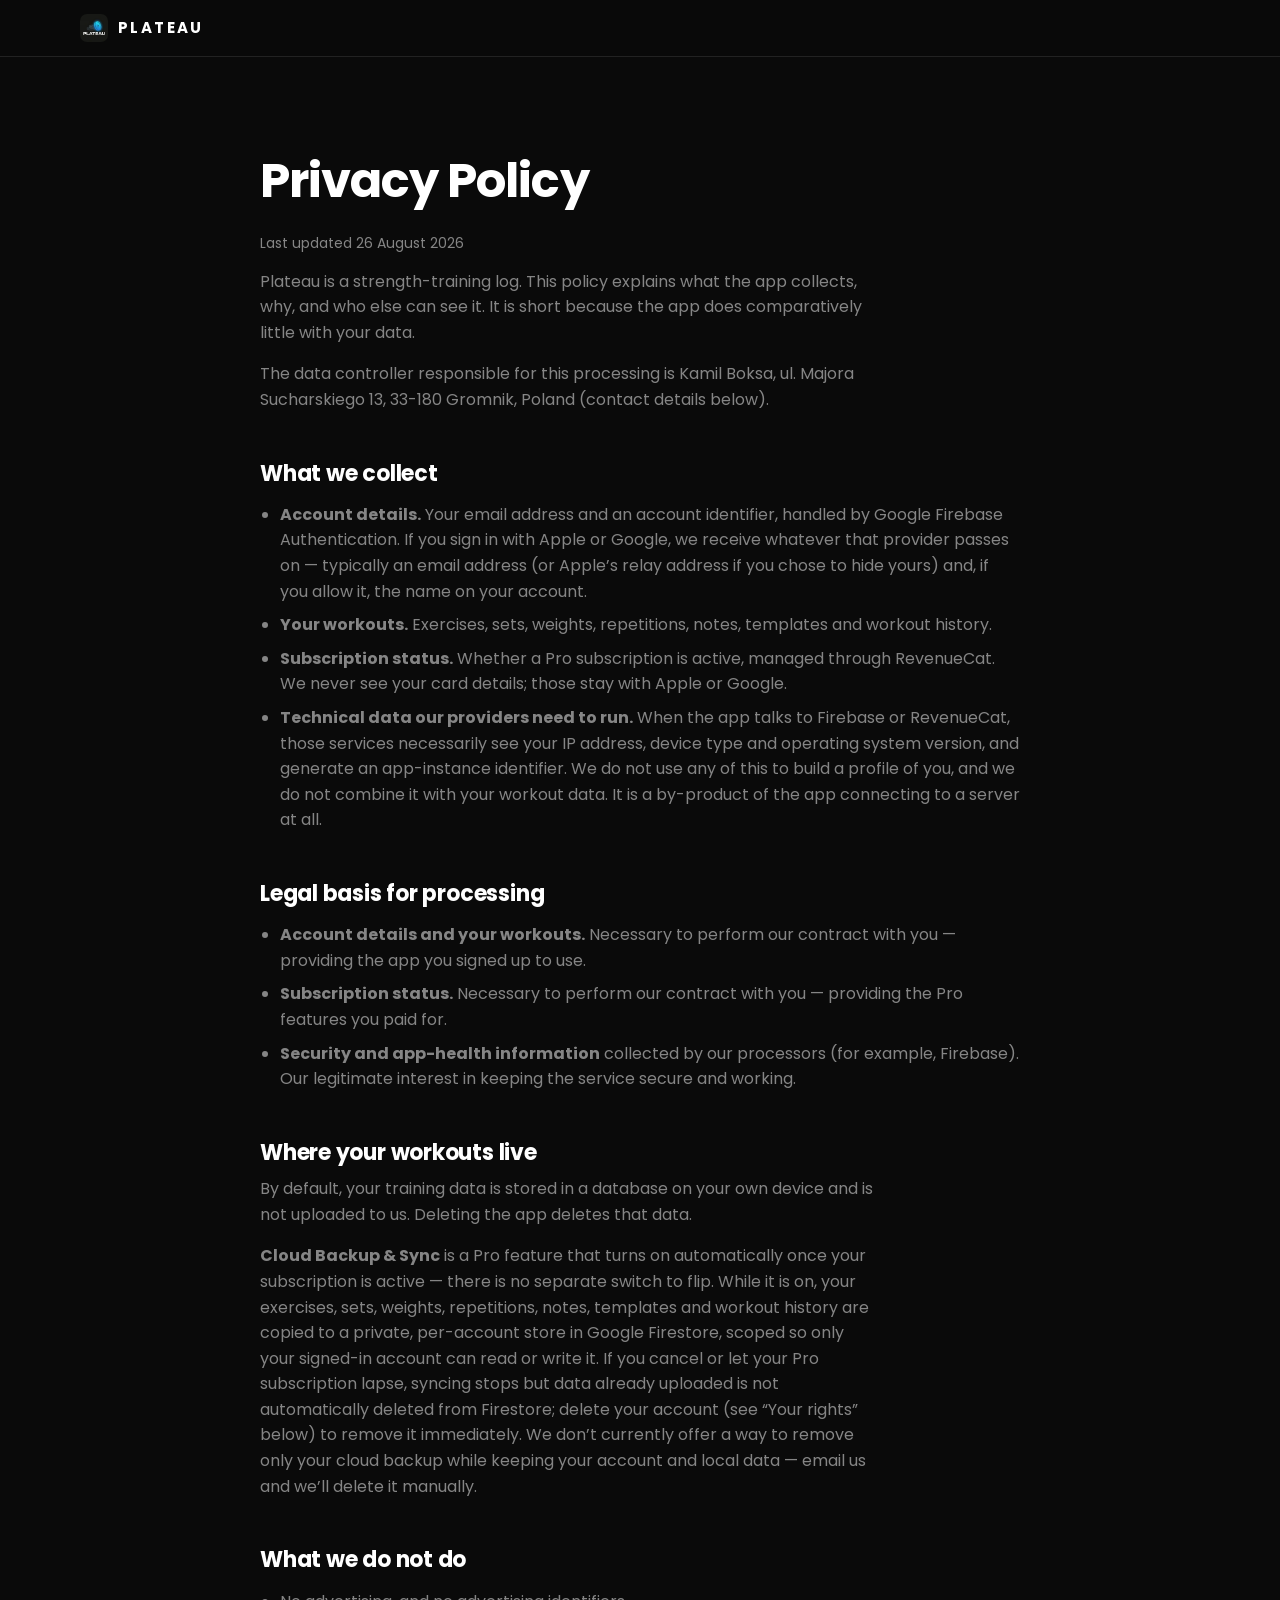
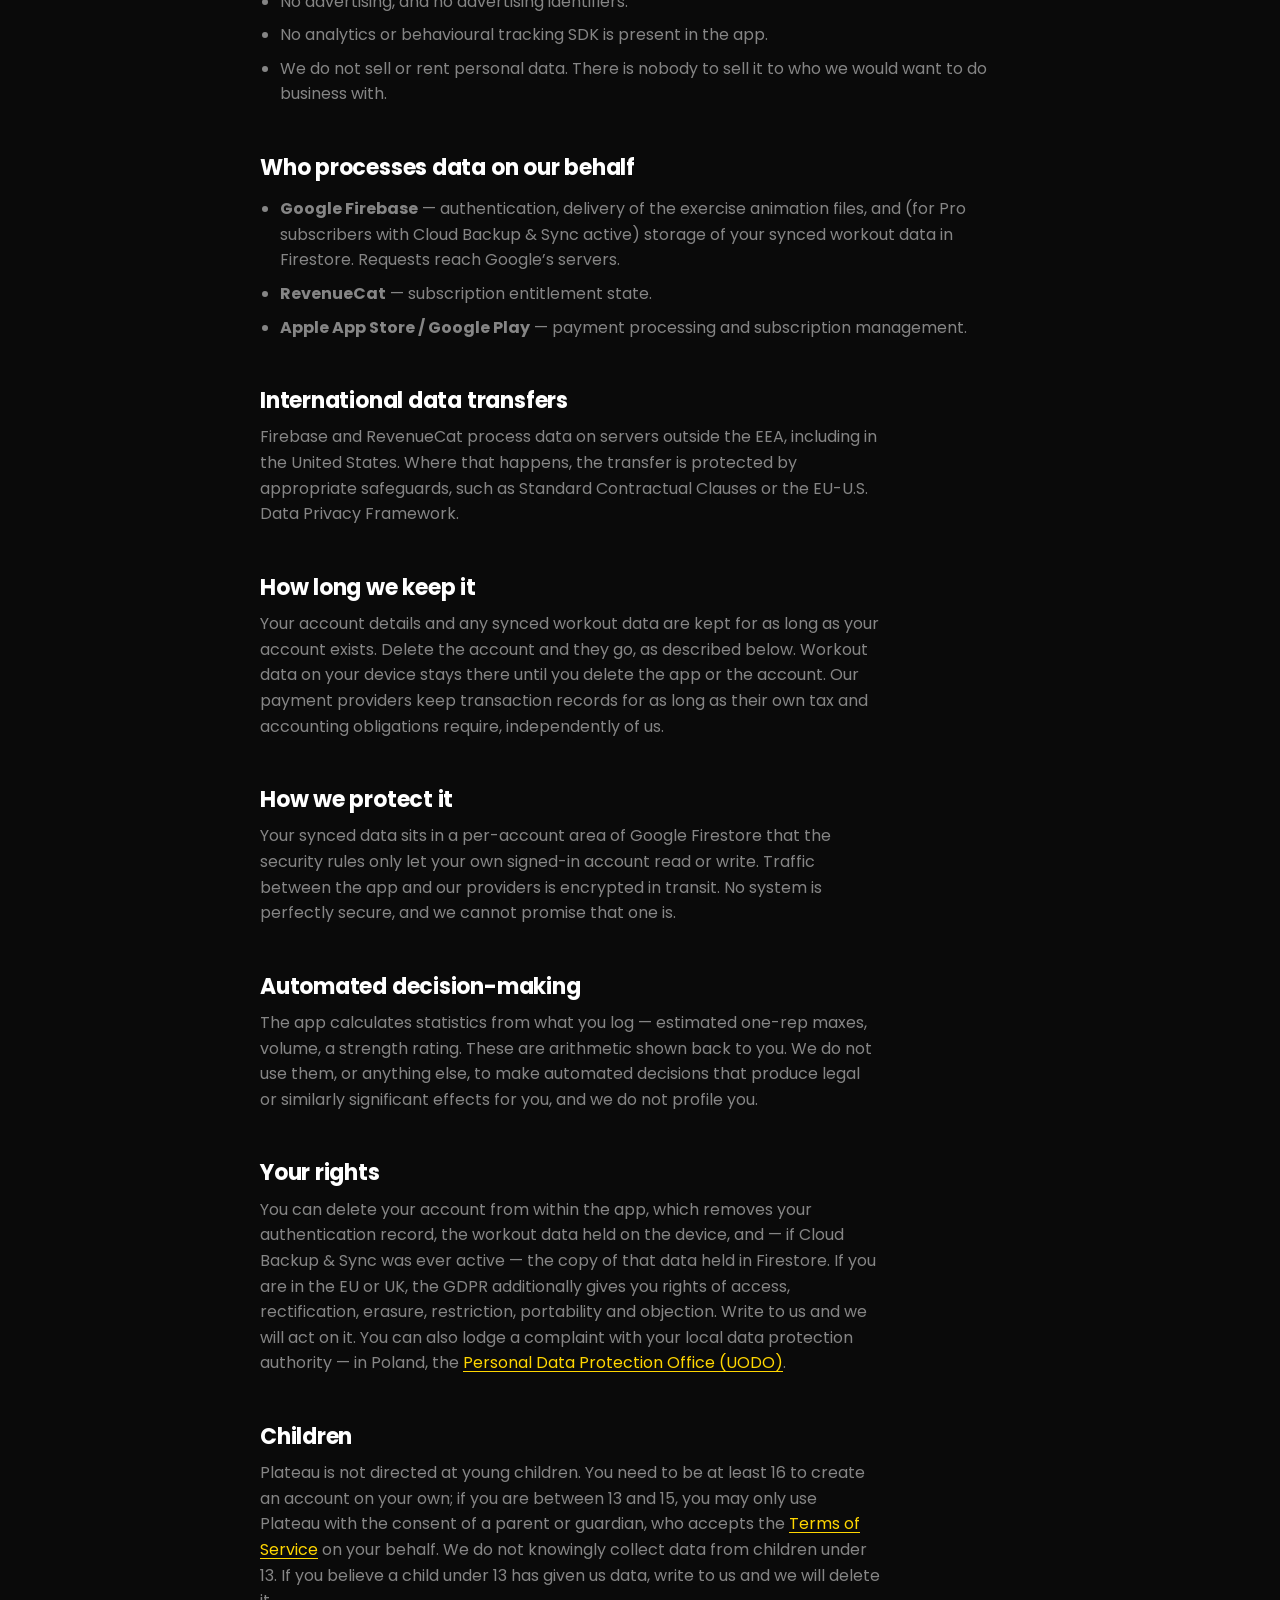
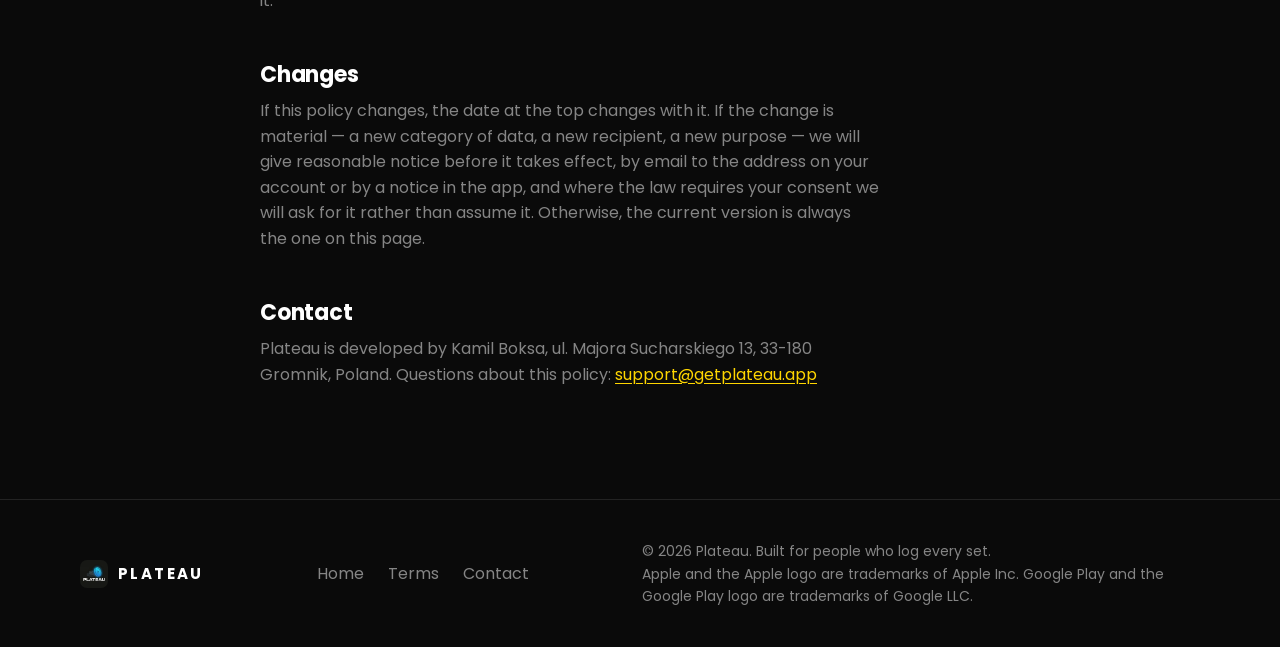
==== commit 71885bed: "Fix unkeepable notice claim, add retention and liability carve-outs The privacy policy claimed the a" ====
--- a/privacy.html
+++ b/privacy.html
@@ -50,6 +50,12 @@
         <li><strong>Subscription status.</strong> Whether a Pro subscription is
           active, managed through RevenueCat. We never see your card details; those
           stay with Apple or Google.</li>
+        <li><strong>Technical data our providers need to run.</strong> When the app
+          talks to Firebase or RevenueCat, those services necessarily see your IP
+          address, device type and operating system version, and generate an
+          app-instance identifier. We do not use any of this to build a profile of
+          you, and we do not combine it with your workout data. It is a by-product
+          of the app connecting to a server at all.</li>
       </ul>
 
       <h2>Legal basis for processing</h2>
@@ -103,6 +109,25 @@
         appropriate safeguards, such as Standard Contractual Clauses or the
         EU-U.S. Data Privacy Framework.</p>
 
+      <h2>How long we keep it</h2>
+      <p>Your account details and any synced workout data are kept for as long as
+        your account exists. Delete the account and they go, as described below.
+        Workout data on your device stays there until you delete the app or the
+        account. Our payment providers keep transaction records for as long as their
+        own tax and accounting obligations require, independently of us.</p>
+
+      <h2>How we protect it</h2>
+      <p>Your synced data sits in a per-account area of Google Firestore that the
+        security rules only let your own signed-in account read or write. Traffic
+        between the app and our providers is encrypted in transit. No system is
+        perfectly secure, and we cannot promise that one is.</p>
+
+      <h2>Automated decision-making</h2>
+      <p>The app calculates statistics from what you log — estimated one-rep maxes,
+        volume, a strength rating. These are arithmetic shown back to you. We do not
+        use them, or anything else, to make automated decisions that produce legal or
+        similarly significant effects for you, and we do not profile you.</p>
+
       <h2>Your rights</h2>
       <p>You can delete your account from within the app, which removes your
         authentication record, the workout data held on the device, and — if Cloud
@@ -115,12 +140,20 @@
       </p>
 
       <h2>Children</h2>
-      <p>Plateau is not directed at children under 13, and we do not knowingly collect
-        their data.</p>
+      <p>Plateau is not directed at young children. You need to be at least 16 to
+        create an account on your own; if you are between 13 and 15, you may only use
+        Plateau with the consent of a parent or guardian, who accepts the
+        <a href="terms.html">Terms of Service</a> on your behalf. We do not knowingly
+        collect data from children under 13. If you believe a child under 13 has given
+        us data, write to us and we will delete it.</p>
 
       <h2>Changes</h2>
-      <p>If this policy changes materially, the date at the top changes and the app
-        will tell you before the new version takes effect.</p>
+      <p>If this policy changes, the date at the top changes with it. If the change
+        is material — a new category of data, a new recipient, a new purpose — we will
+        give reasonable notice before it takes effect, by email to the address on your
+        account or by a notice in the app, and where the law requires your consent we
+        will ask for it rather than assume it. Otherwise, the current version is
+        always the one on this page.</p>
 
       <h2>Contact</h2>
       <p>Plateau is developed by Kamil Boksa, ul. Majora Sucharskiego 13, 33-180
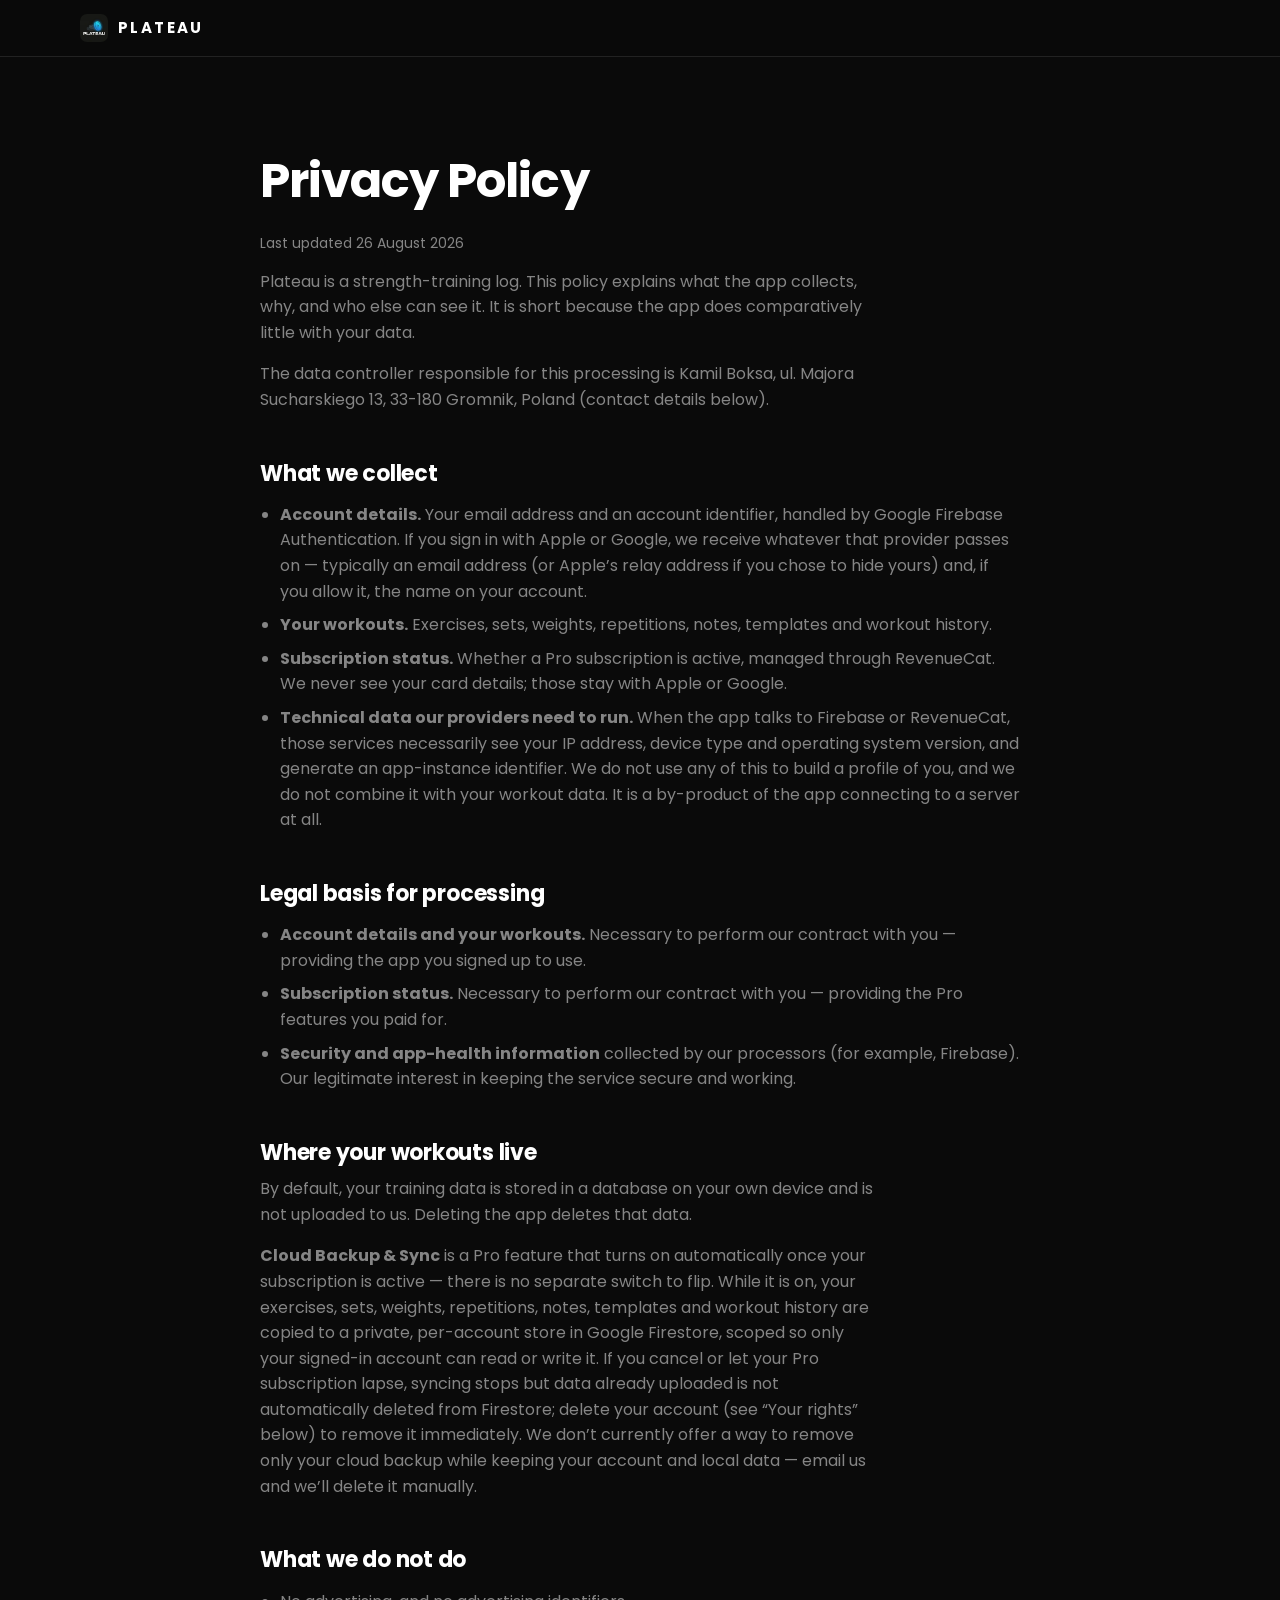
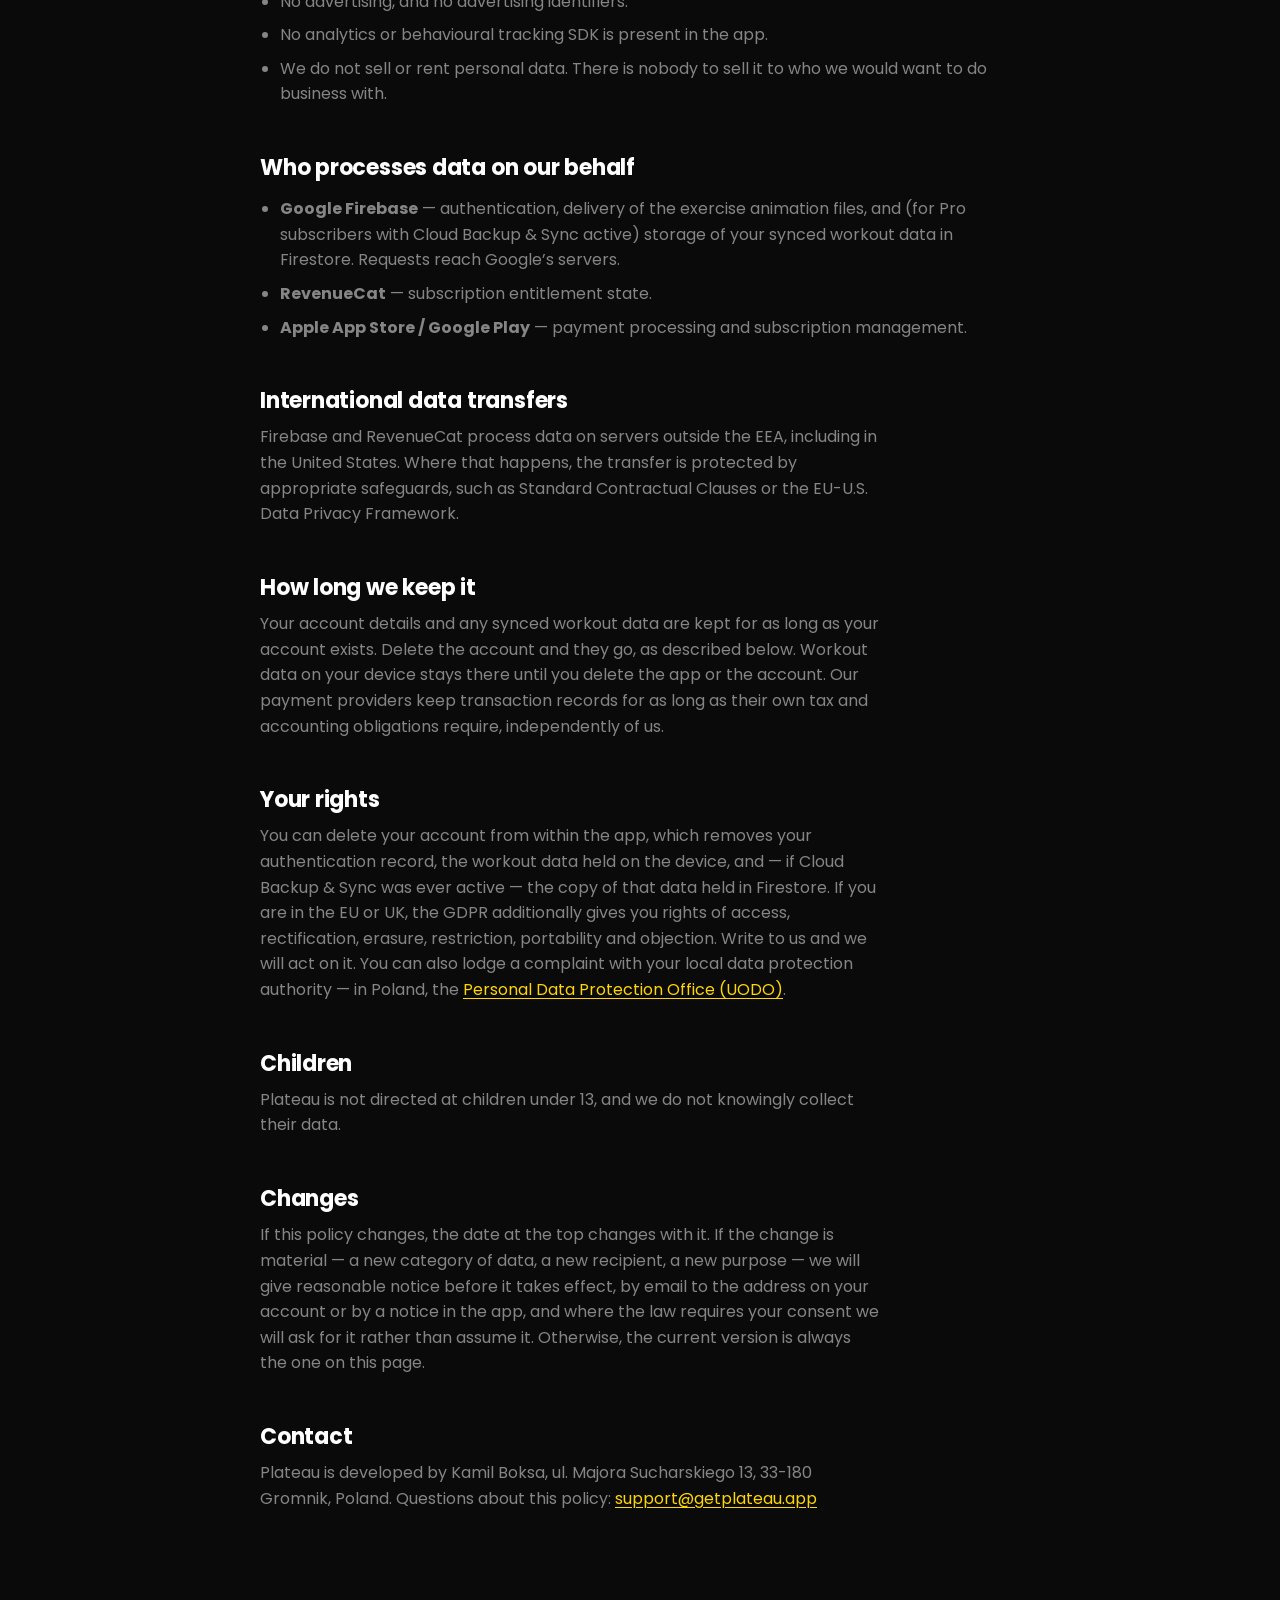
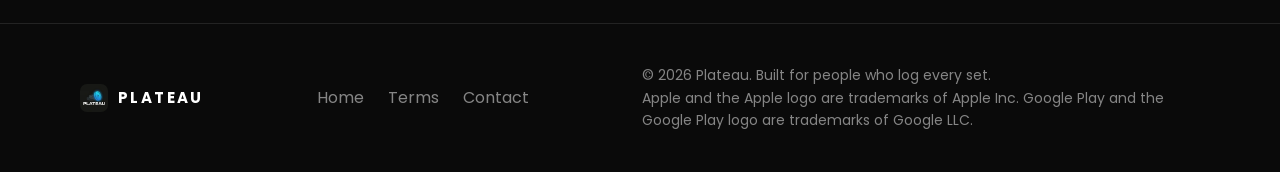
==== commit 40e8780d: "Trim policy additions back to store-required and protective clauses Removes the defensive padding ad" ====
--- a/privacy.html
+++ b/privacy.html
@@ -116,18 +116,6 @@
         account. Our payment providers keep transaction records for as long as their
         own tax and accounting obligations require, independently of us.</p>
 
-      <h2>How we protect it</h2>
-      <p>Your synced data sits in a per-account area of Google Firestore that the
-        security rules only let your own signed-in account read or write. Traffic
-        between the app and our providers is encrypted in transit. No system is
-        perfectly secure, and we cannot promise that one is.</p>
-
-      <h2>Automated decision-making</h2>
-      <p>The app calculates statistics from what you log — estimated one-rep maxes,
-        volume, a strength rating. These are arithmetic shown back to you. We do not
-        use them, or anything else, to make automated decisions that produce legal or
-        similarly significant effects for you, and we do not profile you.</p>
-
       <h2>Your rights</h2>
       <p>You can delete your account from within the app, which removes your
         authentication record, the workout data held on the device, and — if Cloud
@@ -140,12 +128,8 @@
       </p>
 
       <h2>Children</h2>
-      <p>Plateau is not directed at young children. You need to be at least 16 to
-        create an account on your own; if you are between 13 and 15, you may only use
-        Plateau with the consent of a parent or guardian, who accepts the
-        <a href="terms.html">Terms of Service</a> on your behalf. We do not knowingly
-        collect data from children under 13. If you believe a child under 13 has given
-        us data, write to us and we will delete it.</p>
+      <p>Plateau is not directed at children under 13, and we do not knowingly collect
+        their data.</p>
 
       <h2>Changes</h2>
       <p>If this policy changes, the date at the top changes with it. If the change
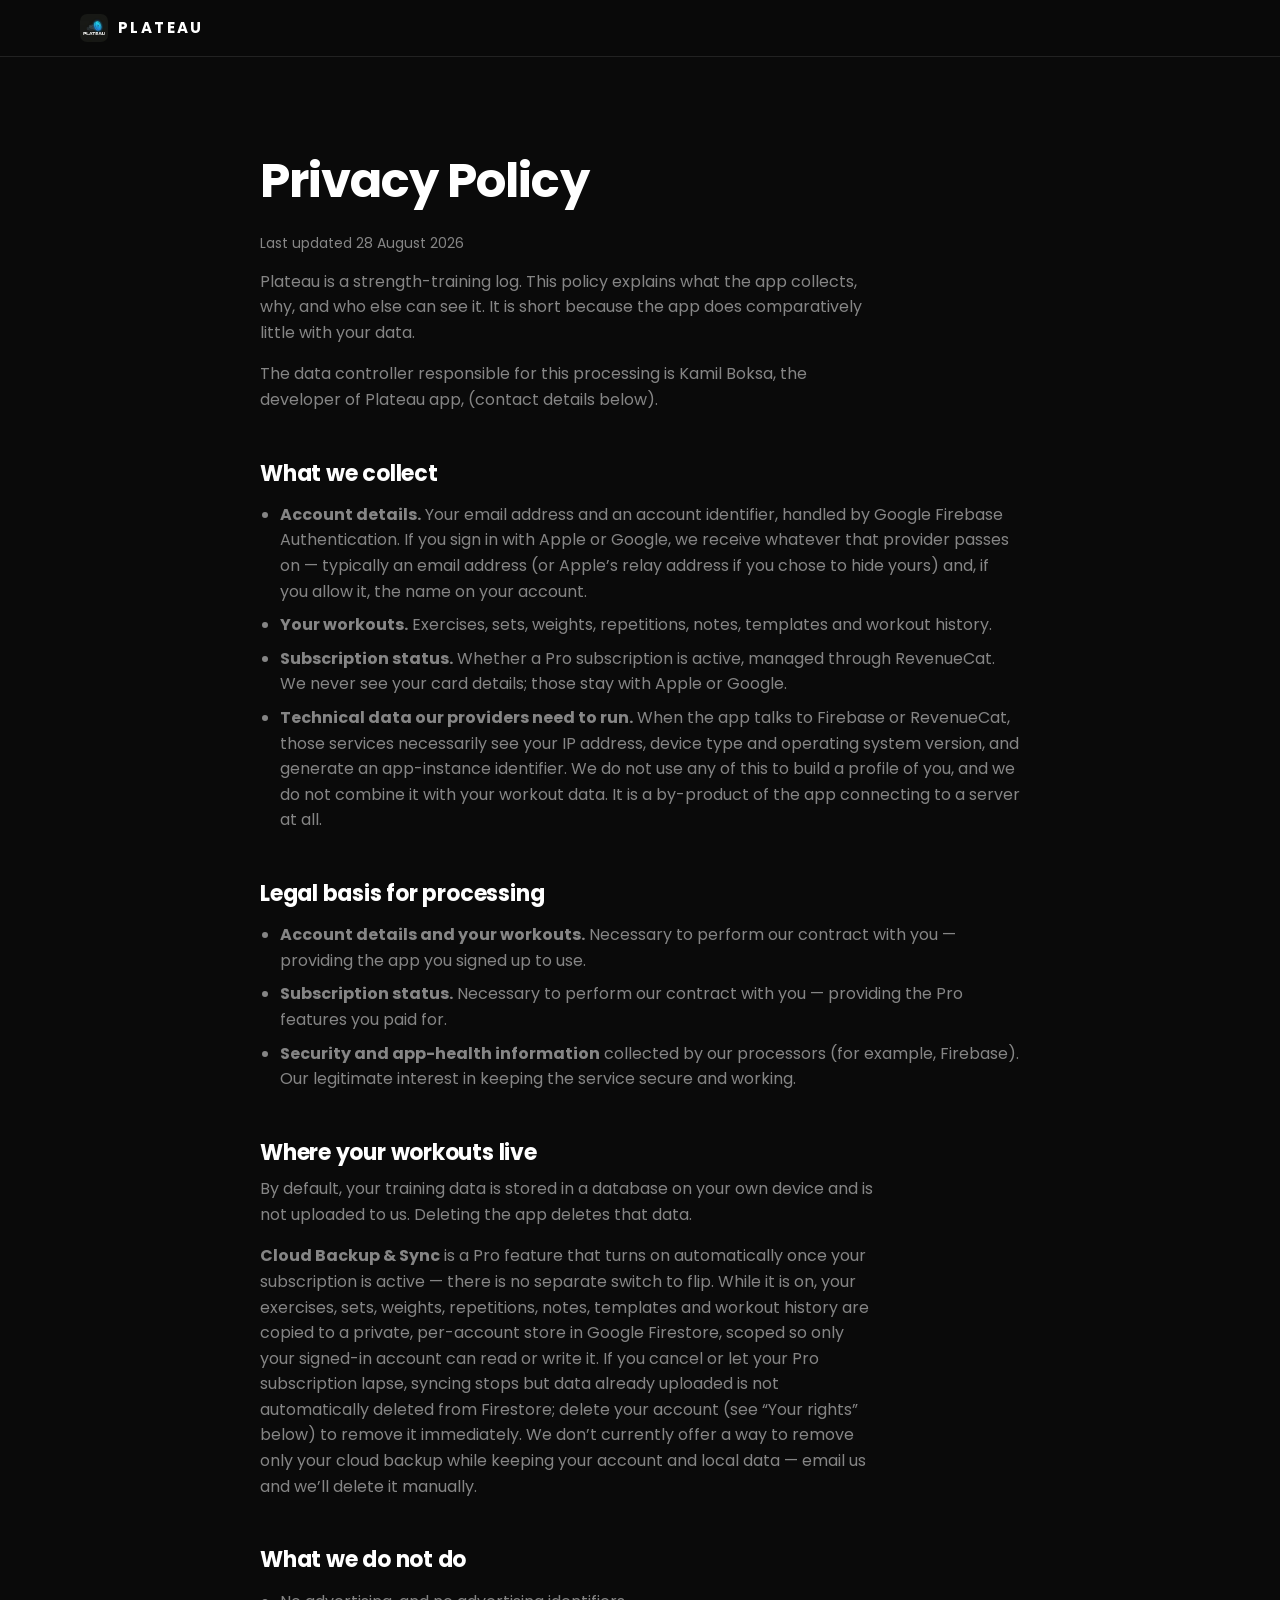
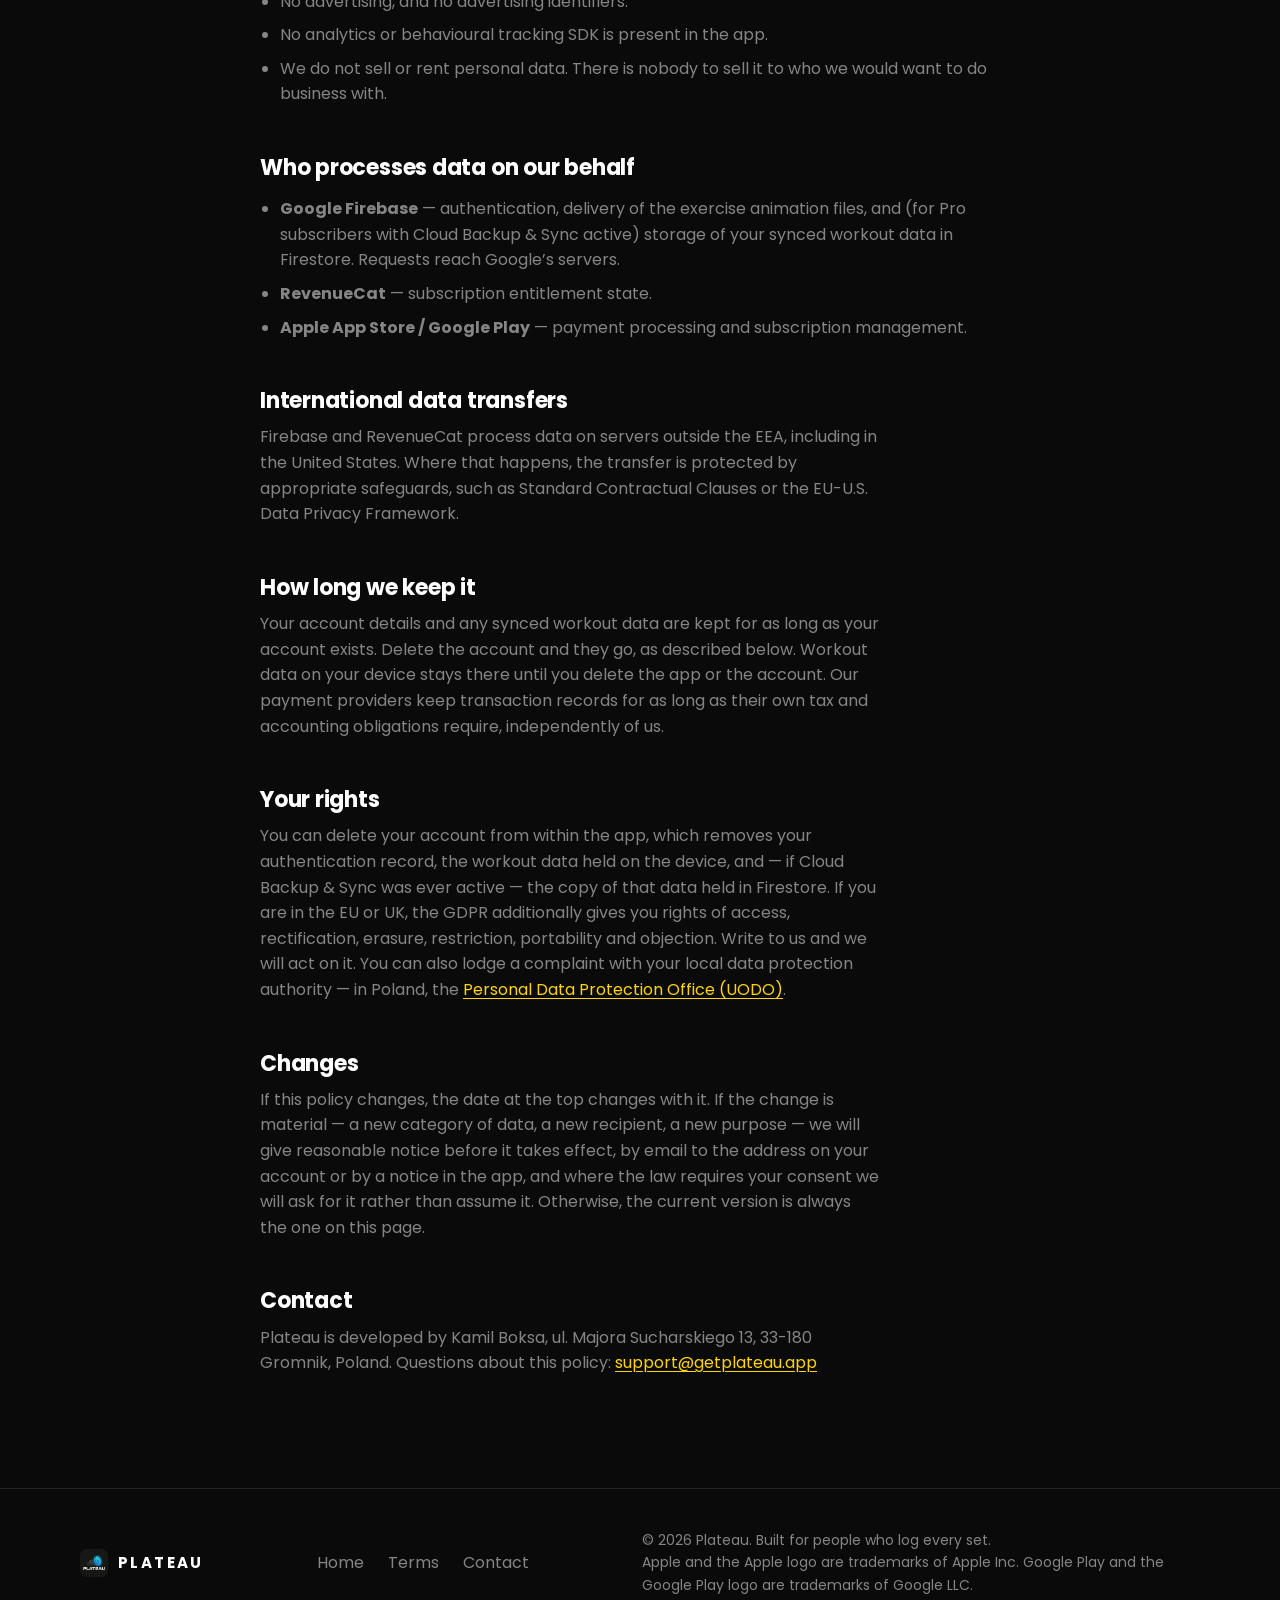
==== commit 47aab27f: "Update privacy and terms" ====
--- a/privacy.html
+++ b/privacy.html
@@ -29,14 +29,14 @@
   <main class="legal" id="main">
     <div class="container">
       <h1>Privacy Policy</h1>
-      <p class="legal__updated">Last updated 26 August 2026</p>
+      <p class="legal__updated">Last updated 28 August 2026</p>
 
       <p>Plateau is a strength-training log. This policy explains what the app
         collects, why, and who else can see it. It is short because the app does
         comparatively little with your data.</p>
 
-      <p>The data controller responsible for this processing is Kamil Boksa, ul.
-        Majora Sucharskiego 13, 33-180 Gromnik, Poland (contact details below).</p>
+      <p>The data controller responsible for this processing is Kamil Boksa, the developer of Plateau app, (contact
+        details below).</p>
 
       <h2>What we collect</h2>
       <ul>
@@ -127,10 +127,6 @@
         <a href="https://uodo.gov.pl">Personal Data Protection Office (UODO)</a>.
       </p>
 
-      <h2>Children</h2>
-      <p>Plateau is not directed at children under 13, and we do not knowingly collect
-        their data.</p>
-
       <h2>Changes</h2>
       <p>If this policy changes, the date at the top changes with it. If the change
         is material — a new category of data, a new recipient, a new purpose — we will
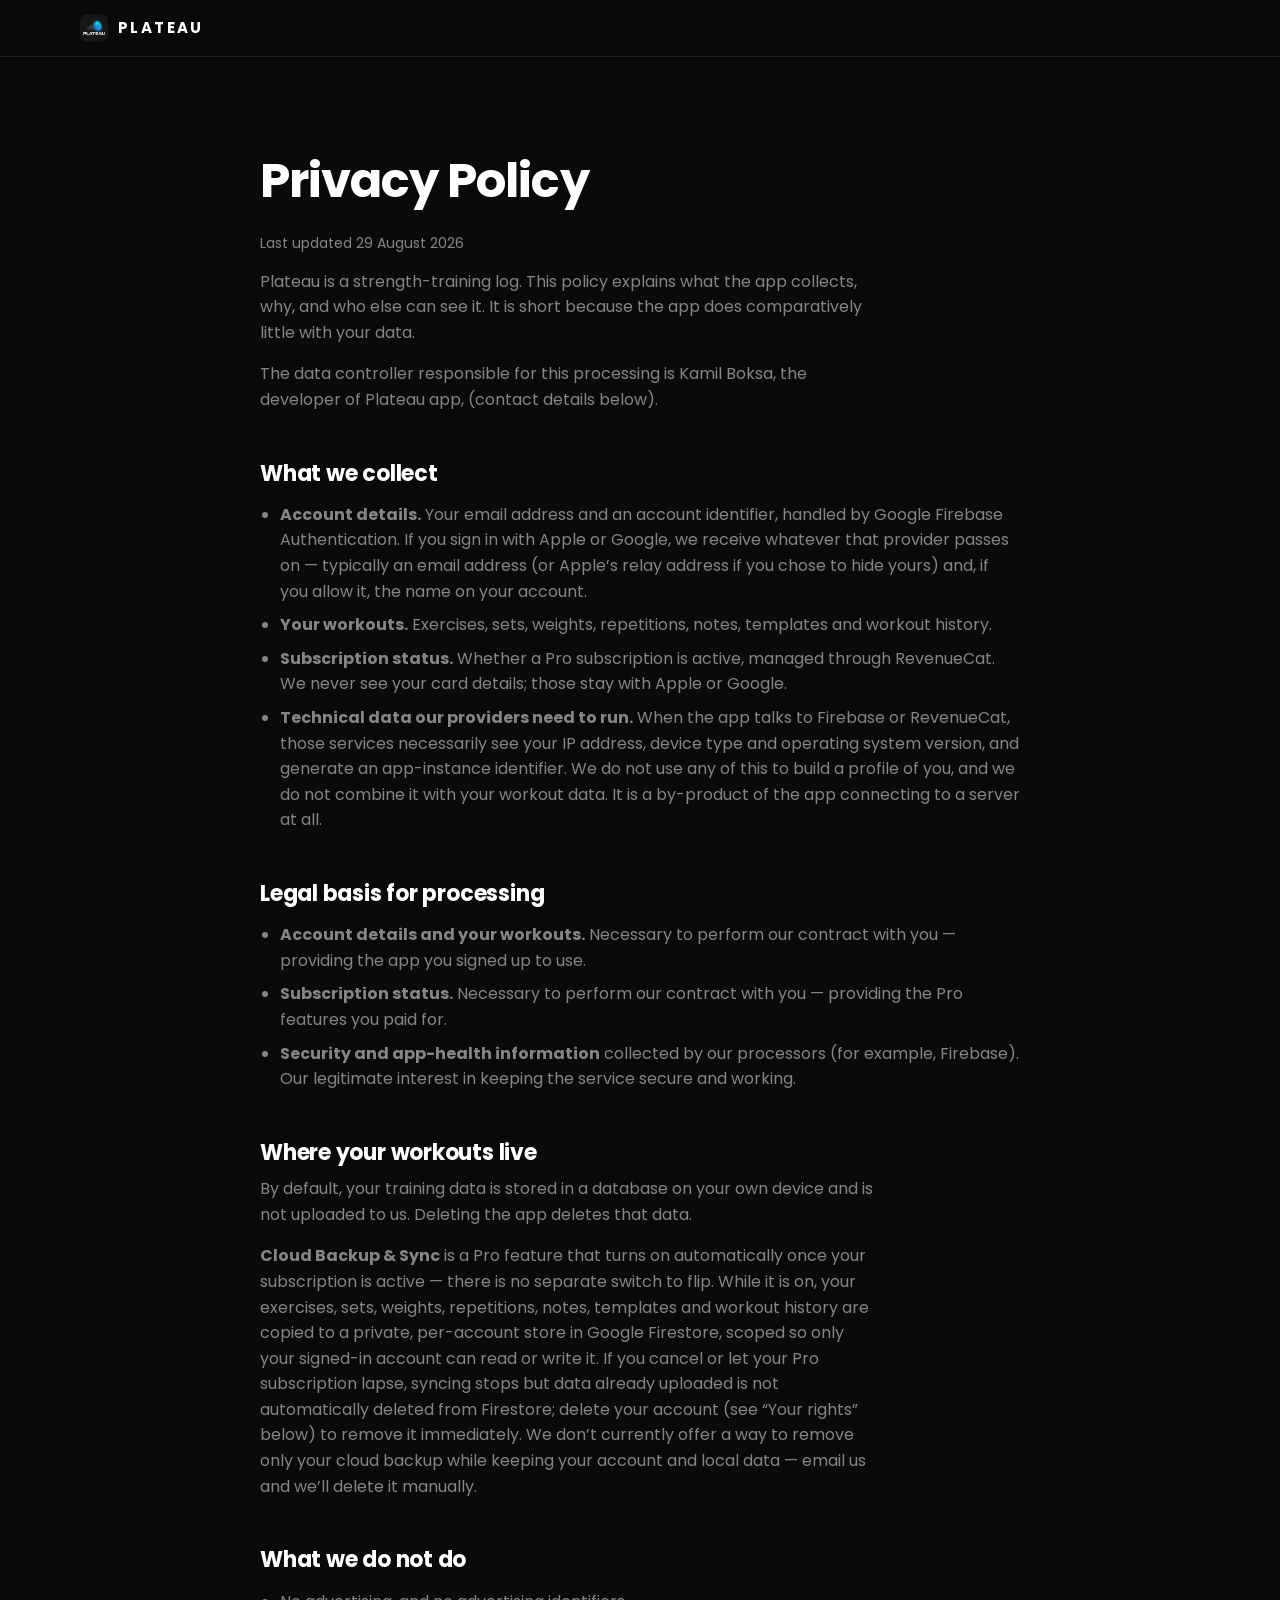
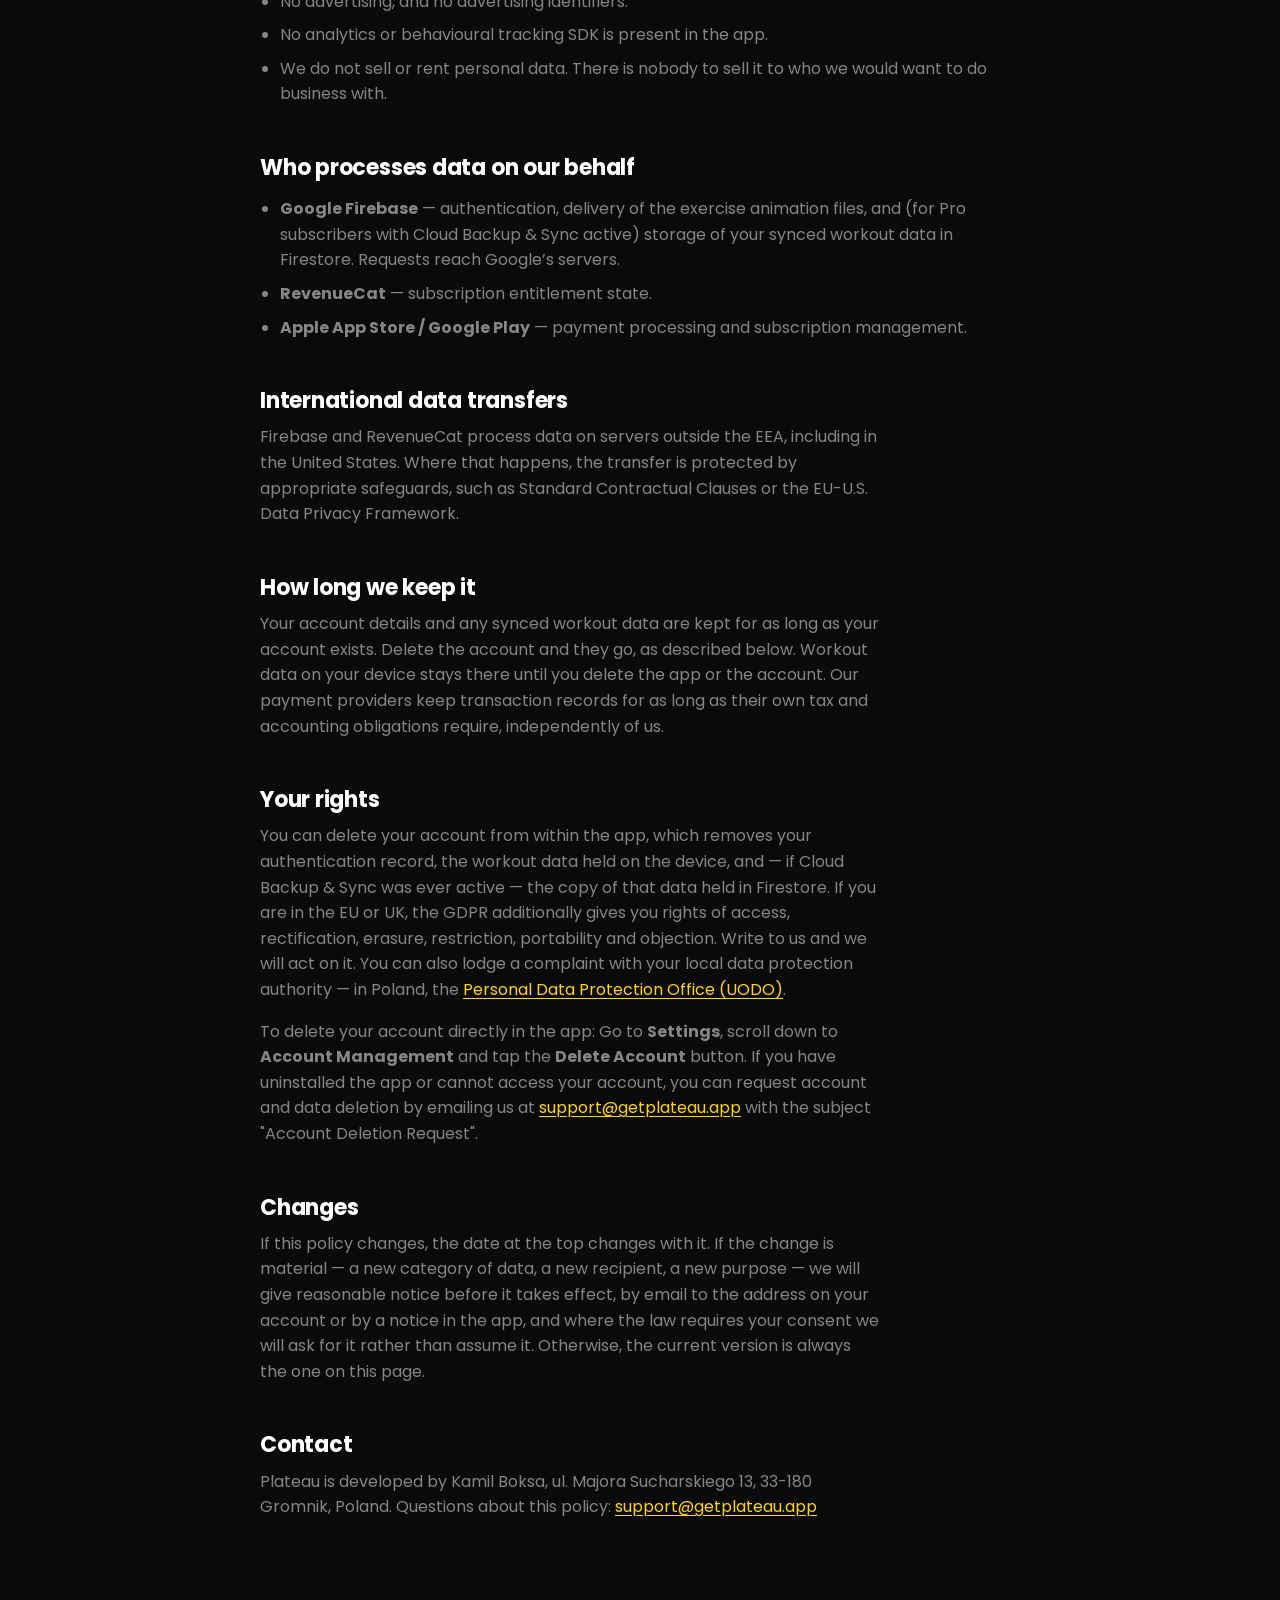
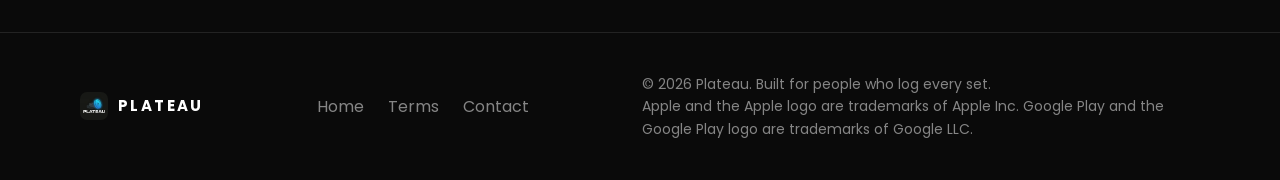
==== commit c1e0d97c: "Update privacy policy" ====
--- a/privacy.html
+++ b/privacy.html
@@ -29,7 +29,7 @@
   <main class="legal" id="main">
     <div class="container">
       <h1>Privacy Policy</h1>
-      <p class="legal__updated">Last updated 28 August 2026</p>
+      <p class="legal__updated">Last updated 29 August 2026</p>
 
       <p>Plateau is a strength-training log. This policy explains what the app
         collects, why, and who else can see it. It is short because the app does
@@ -126,6 +126,13 @@
         protection authority — in Poland, the
         <a href="https://uodo.gov.pl">Personal Data Protection Office (UODO)</a>.
       </p>
+      <p>
+        To delete your account directly in the app: Go to <strong>Settings</strong>, scroll down to <strong>Account
+          Management</strong> and tap the <strong>Delete Account</strong> button. If you have uninstalled the app or
+        cannot access your account, you can request account and data
+        deletion by emailing us at <a href="mailto:support@getplateau.app">support@getplateau.app</a> with the subject
+        "Account Deletion Request".
+      </p>
 
       <h2>Changes</h2>
       <p>If this policy changes, the date at the top changes with it. If the change
